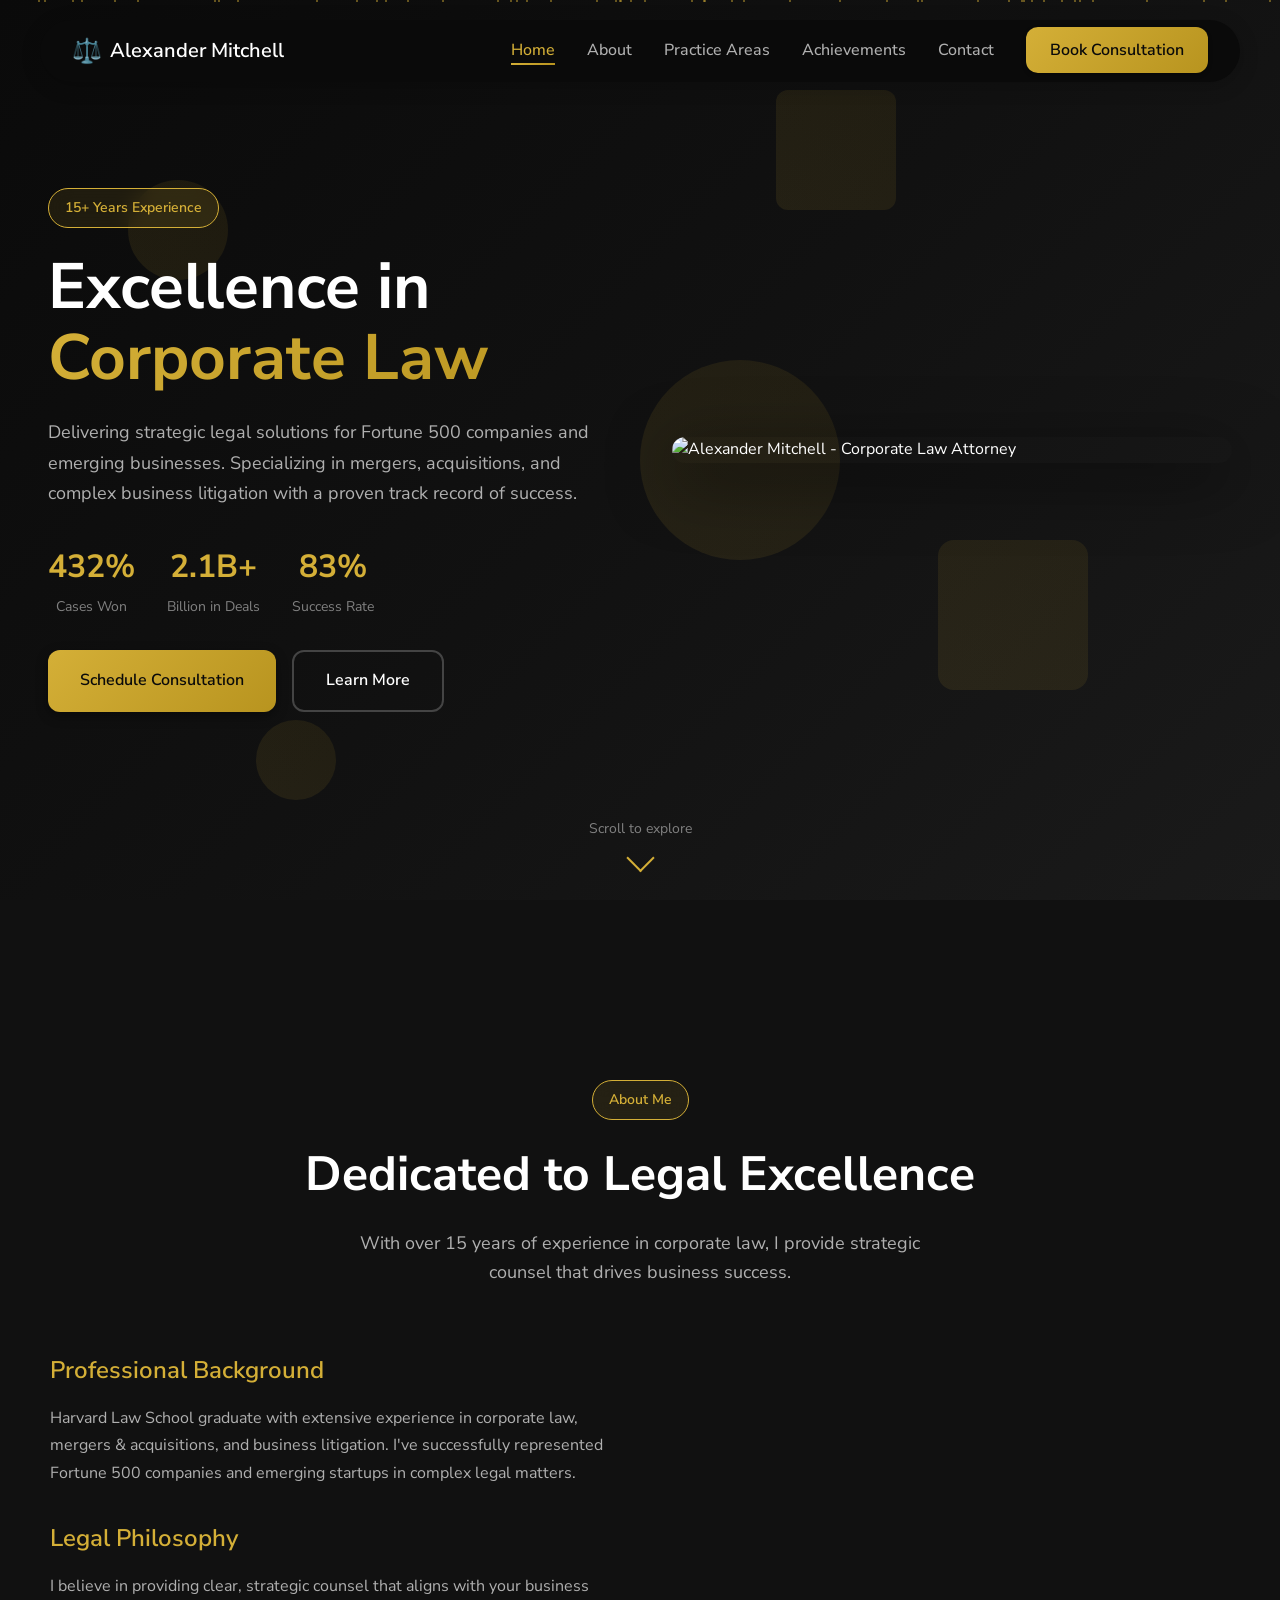
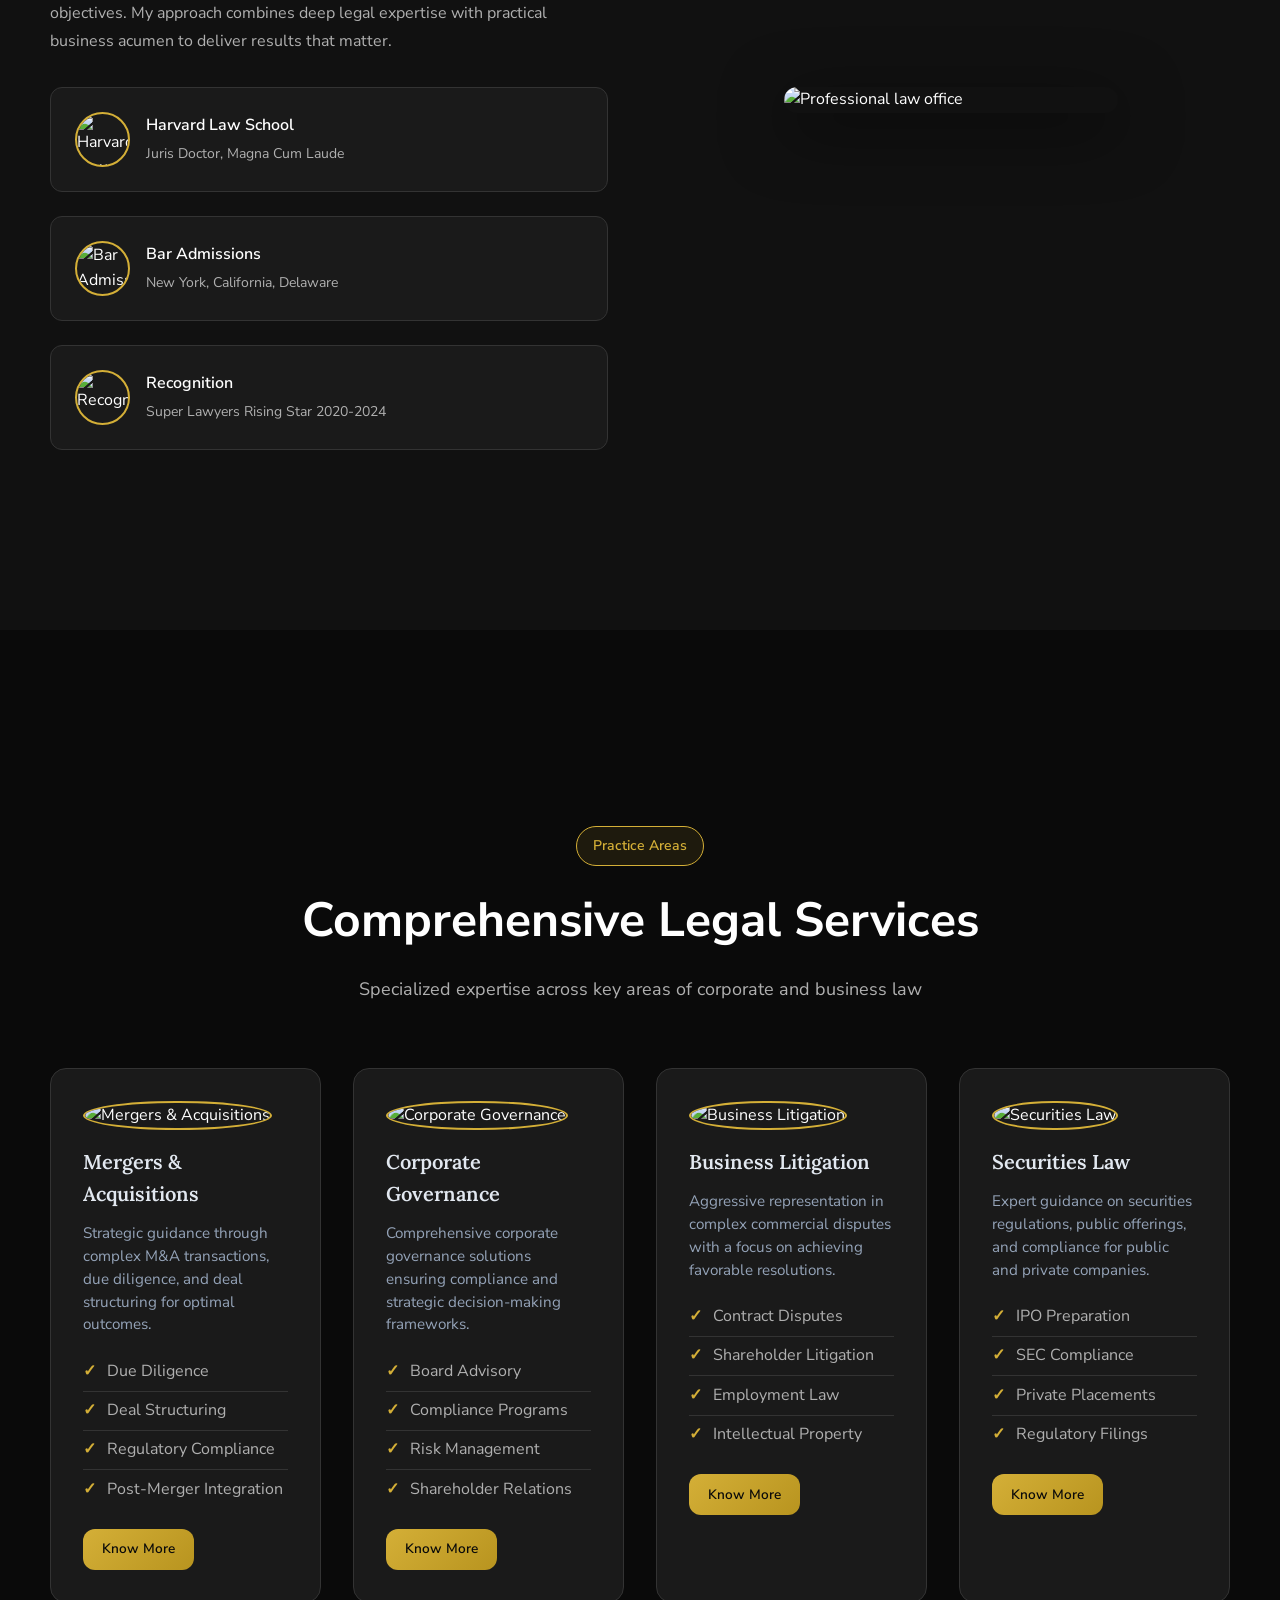
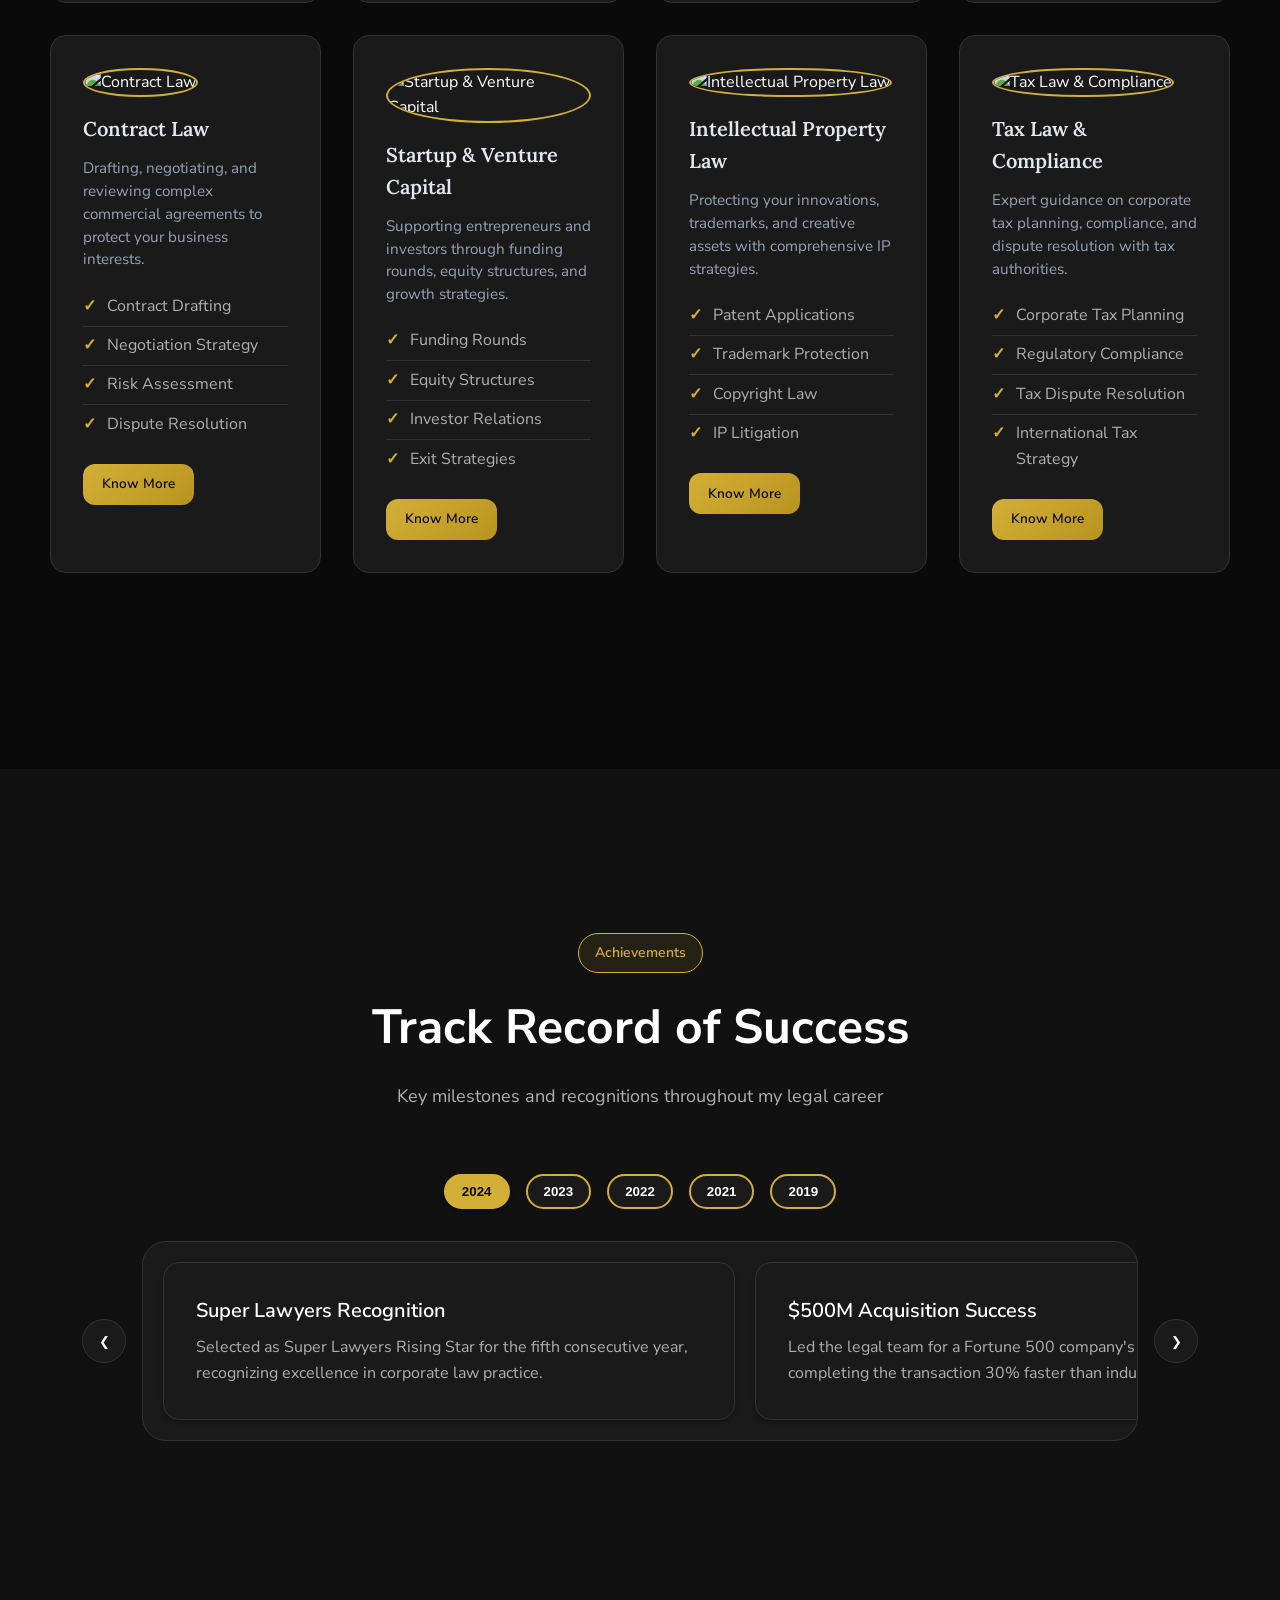
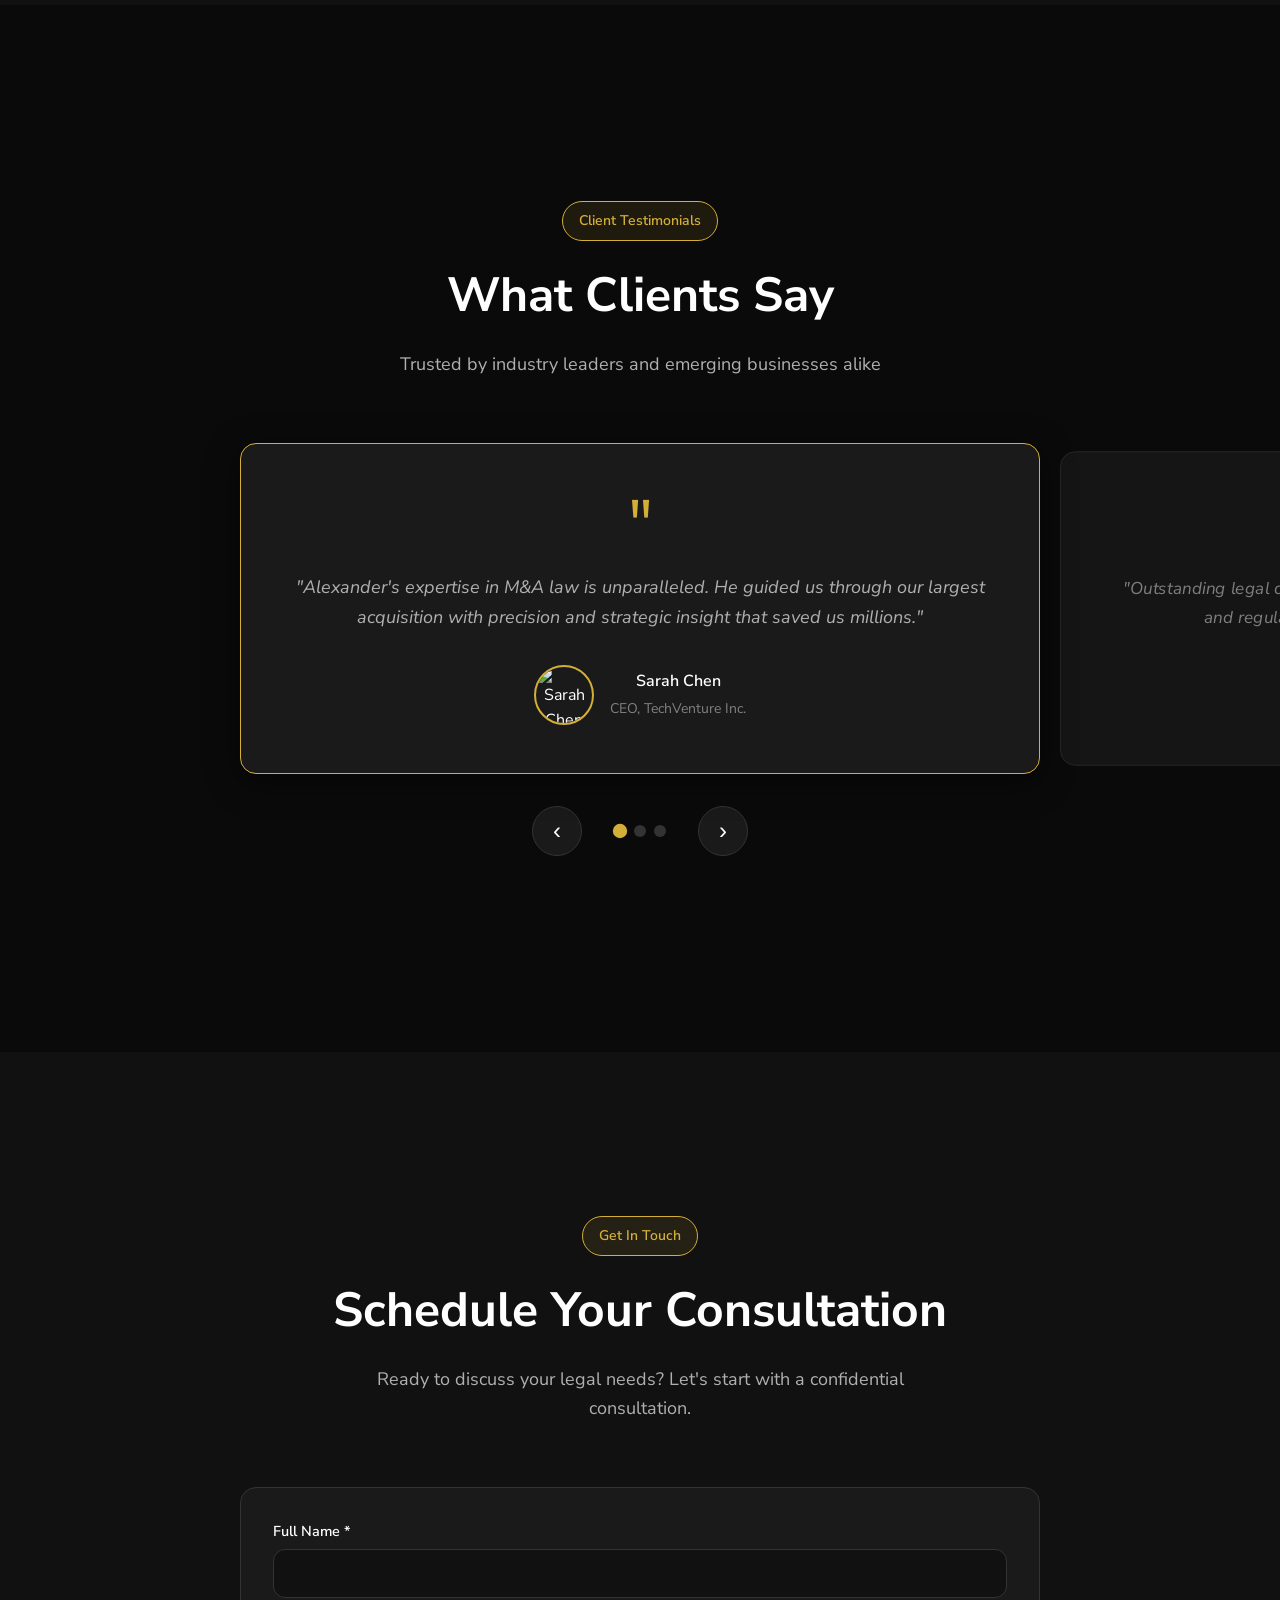
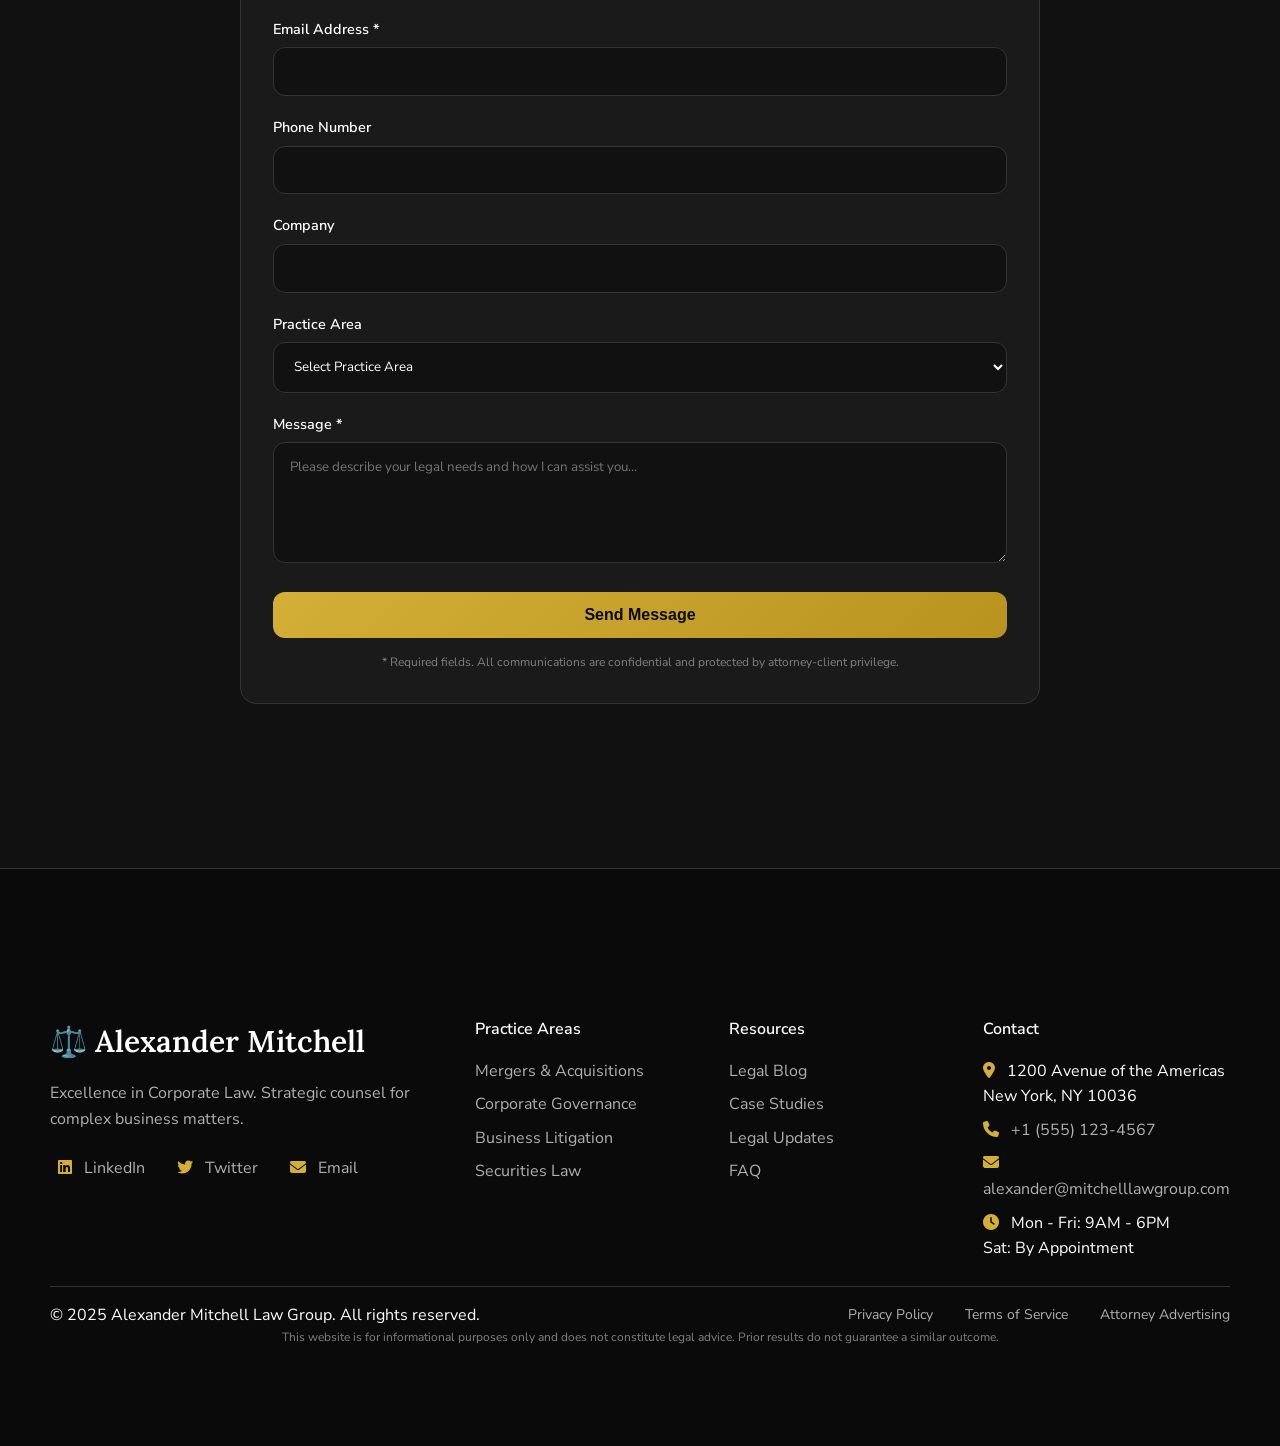
==== lawyer_portfolio/index.html @ 7132e608 "Add files via upload" ====
<!DOCTYPE html>
<html lang="en">
<head>
    <meta charset="UTF-8">
    <meta name="viewport" content="width=device-width, initial-scale=1.0">
    <title>Alexander Mitchell - Corporate Law Attorney</title>
    <meta name="description" content="Experienced corporate law attorney specializing in mergers, acquisitions, and business litigation. 15+ years of proven results.">
    
   <!-- Preload critical fonts -->
<link rel="preconnect" href="https://fonts.googleapis.com">
<link rel="preconnect" href="https://fonts.gstatic.com" crossorigin>
<link href="https://fonts.googleapis.com/css2?family=Lora:wght@400;600;700&family=Nunito+Sans:wght@400;500;600&display=swap" rel="stylesheet">
<link rel="stylesheet" href="https://cdnjs.cloudflare.com/ajax/libs/font-awesome/6.5.0/css/all.min.css">


    
    <!-- Favicon -->
    <link rel="icon" type="image/svg+xml" href="data:image/svg+xml,<svg xmlns='http://www.w3.org/2000/svg' viewBox='0 0 100 100'><text y='.9em' font-size='90'>⚖️</text></svg>">
    
    <link rel="stylesheet" href="styles.css">
</head>
<body>
    <!-- Loading Screen -->
    <!-- <div id="loading-screen">
        <div class="loading-content">
            <div class="loading-logo">⚖️</div>
            <div class="loading-text">Alexander Mitchell</div>
            <div class="loading-bar">
                <div class="loading-progress"></div>
            </div>
        </div>
    </div> -->

    <!-- Cursor Follower -->
    <div class="cursor-follower"></div>

   <!-- NAVBAR -->
<nav class="navbar">
  <div class="nav-container">
    <!-- Logo -->
    <a href="#" class="nav-logo">
      <span class="logo-icon">⚖️</span>
      <span class="logo-text">Alexander Mitchell</span>
    </a>

    <!-- Hamburger -->
    <div class="hamburger" id="hamburger">
      <span></span>
      <span></span>
      <span></span>
    </div>

    <!-- Menu -->
    <ul class="nav-menu" id="nav-menu">
      <li><a href="#home" class="nav-link">Home</a></li>
      <li><a href="#about" class="nav-link">About</a></li>
      <li><a href="#practice" class="nav-link">Practice Areas</a></li>
      <li><a href="#achievements" class="nav-link">Achievements</a></li>
      <li><a href="#contact" class="nav-link">Contact</a></li>

      <!-- CTA inside dropdown -->
      <li class="nav-cta">
        <a href="#consultation" class="cta-button">Book Consultation</a>
      </li>
    </ul>
  </div>
</nav>

    <!-- Hero Section -->
    <section id="home" class="hero">
        <div class="hero-background">
            <div class="floating-shapes">
                <div class="shape shape-1"></div>
                <div class="shape shape-2"></div>
                <div class="shape shape-3"></div>
                <div class="shape shape-4"></div>
                <div class="shape shape-5"></div>
            </div>
            <div class="particles-container" id="particles"></div>
        </div>
        
        <div class="hero-content">
            <div class="hero-text">
                <div class="hero-badge">
                    <span>15+ Years Experience</span>
                </div>
                <h1 class="hero-title">
                    <span class="title-line">Excellence in</span>
                    <span class="title-line highlight">Corporate Law</span>
                </h1>
                <p class="hero-description">
                    Delivering strategic legal solutions for Fortune 500 companies and emerging businesses. 
                    Specializing in mergers, acquisitions, and complex business litigation with a proven track record of success.
                </p>
                <div class="hero-stats">
                    <div class="stat">
                        <div class="stat-number" data-target="500">0</div>
                        <div class="stat-label">Cases Won</div>
                    </div>
                    <div class="stat">
                        <div class="stat-number" data-target="2.5">0</div>
                        <div class="stat-label">Billion in Deals</div>
                    </div>
                    <div class="stat">
                        <div class="stat-number" data-target="98">0</div>
                        <div class="stat-label">Success Rate</div>
                    </div>
                </div>
                <div class="hero-actions">
                    <a href="#contact" class="btn-primary">Schedule Consultation</a>
                    <a href="#about" class="btn-secondary">Learn More</a>
                </div>
            </div>
            <div class="hero-image">
                <div class="image-container">
                    <img src="images/lawyer.jpg" alt="Alexander Mitchell - Corporate Law Attorney" class="hero-img">
                    <div class="image-overlay"></div>
                </div>
            </div>
        </div>
        
        <div class="scroll-indicator">
            <div class="scroll-text">Scroll to explore</div>
            <div class="scroll-arrow"></div>
        </div>
    </section>

    <!-- About Section -->
<section id="about" class="about">
  <div class="container">
    <div class="section-header">
      <span class="section-badge">About Me</span>
      <h2 class="section-title">Dedicated to Legal Excellence</h2>
      <p class="section-subtitle">
        With over 15 years of experience in corporate law, I provide strategic counsel that drives business success.
      </p>
    </div>

    <div class="about-content">
      <!-- Left: Text -->
      <div class="about-text">
        <div class="text-block">
          <h3>Professional Background</h3>
          <p>
            Harvard Law School graduate with extensive experience in corporate law, mergers & acquisitions, and business litigation. 
            I've successfully represented Fortune 500 companies and emerging startups in complex legal matters.
          </p>
        </div>

        <div class="text-block">
          <h3>Legal Philosophy</h3>
          <p>
            I believe in providing clear, strategic counsel that aligns with your business objectives. 
            My approach combines deep legal expertise with practical business acumen to deliver results that matter.
          </p>
        </div>

        <!-- Credentials -->
        <div class="credentials">
          <div class="credential">
            <img src="images/harvard.jpg" alt="Harvard Law School" class="credential-img">
            <div class="credential-text">
              <h4>Harvard Law School</h4>
              <p>Juris Doctor, Magna Cum Laude</p>
            </div>
          </div>

          <div class="credential">
            <img src="images/law.jpg" alt="Bar Admissions" class="credential-img">
            <div class="credential-text">
              <h4>Bar Admissions</h4>
              <p>New York, California, Delaware</p>
            </div>
          </div>

          <div class="credential">
            <img src="images/trophy.jpg" alt="Recognition" class="credential-img">
            <div class="credential-text">
              <h4>Recognition</h4>
              <p>Super Lawyers Rising Star 2020-2024</p>
            </div>
          </div>
        </div>
      </div>

      <!-- Right: Visual -->
      <div class="about-visual">
        <div class="visual-card">
          <img src="images/office.jpg" alt="Professional law office" class="about-img">
          <div class="card-overlay">
            <div class="overlay-content">
              <h4>Modern Legal Practice</h4>
              <p>Combining traditional legal principles with innovative solutions</p>
            </div>
          </div>
        </div>
      </div>
    </div>
  </div>
</section>

<!-- Practice Areas -->
<section id="practice" class="practice-areas">
  <div class="container">
    <div class="section-header">
      <span class="section-badge">Practice Areas</span>
      <h2 class="section-title">Comprehensive Legal Services</h2>
      <p class="section-subtitle">Specialized expertise across key areas of corporate and business law</p>
    </div>

    <div class="practice-grid">
      <div class="practice-card">
        <img src="images/ma.jpg" alt="Mergers & Acquisitions" class="practice-img">
        <h3>Mergers & Acquisitions</h3>
        <p>Strategic guidance through complex M&A transactions, due diligence, and deal structuring for optimal outcomes.</p>
        <ul class="service-list">
          <li>Due Diligence</li>
          <li>Deal Structuring</li>
          <li>Regulatory Compliance</li>
          <li>Post-Merger Integration</li>
        </ul>
        <a href="#" class="know-more-btn">Know More</a>
      </div>

      <div class="practice-card">
        <img src="images/governance.jpg" alt="Corporate Governance" class="practice-img">
        <h3>Corporate Governance</h3>
        <p>Comprehensive corporate governance solutions ensuring compliance and strategic decision-making frameworks.</p>
        <ul class="service-list">
          <li>Board Advisory</li>
          <li>Compliance Programs</li>
          <li>Risk Management</li>
          <li>Shareholder Relations</li>
        </ul>
        <a href="#" class="know-more-btn">Know More</a>
      </div>

      <div class="practice-card">
        <img src="images/litigation.jpg" alt="Business Litigation" class="practice-img">
        <h3>Business Litigation</h3>
        <p>Aggressive representation in complex commercial disputes with a focus on achieving favorable resolutions.</p>
        <ul class="service-list">
          <li>Contract Disputes</li>
          <li>Shareholder Litigation</li>
          <li>Employment Law</li>
          <li>Intellectual Property</li>
        </ul>
        <a href="#" class="know-more-btn">Know More</a>
      </div>

      <div class="practice-card">
        <img src="images/securities.jpg" alt="Securities Law" class="practice-img">
        <h3>Securities Law</h3>
        <p>Expert guidance on securities regulations, public offerings, and compliance for public and private companies.</p>
        <ul class="service-list">
          <li>IPO Preparation</li>
          <li>SEC Compliance</li>
          <li>Private Placements</li>
          <li>Regulatory Filings</li>
        </ul>
        <a href="#" class="know-more-btn">Know More</a>
      </div>

      <div class="practice-card">
        <img src="images/contract.jpg" alt="Contract Law" class="practice-img">
        <h3>Contract Law</h3>
        <p>Drafting, negotiating, and reviewing complex commercial agreements to protect your business interests.</p>
        <ul class="service-list">
          <li>Contract Drafting</li>
          <li>Negotiation Strategy</li>
          <li>Risk Assessment</li>
          <li>Dispute Resolution</li>
        </ul>
        <a href="#" class="know-more-btn">Know More</a>
      </div>

      <div class="practice-card">
        <img src="images/startup.jpg" alt="Startup & Venture Capital" class="practice-img">
        <h3>Startup & Venture Capital</h3>
        <p>Supporting entrepreneurs and investors through funding rounds, equity structures, and growth strategies.</p>
        <ul class="service-list">
          <li>Funding Rounds</li>
          <li>Equity Structures</li>
          <li>Investor Relations</li>
          <li>Exit Strategies</li>
        </ul>
        <a href="#" class="know-more-btn">Know More</a>
      </div>

      <div class="practice-card">
        <img src="images/ip.jpg" alt="Intellectual Property Law" class="practice-img">
        <h3>Intellectual Property Law</h3>
        <p>Protecting your innovations, trademarks, and creative assets with comprehensive IP strategies.</p>
        <ul class="service-list">
          <li>Patent Applications</li>
          <li>Trademark Protection</li>
          <li>Copyright Law</li>
          <li>IP Litigation</li>
        </ul>
        <a href="#" class="know-more-btn">Know More</a>
      </div>

      <div class="practice-card">
        <img src="images/tax.jpg" alt="Tax Law & Compliance" class="practice-img">
        <h3>Tax Law & Compliance</h3>
        <p>Expert guidance on corporate tax planning, compliance, and dispute resolution with tax authorities.</p>
        <ul class="service-list">
          <li>Corporate Tax Planning</li>
          <li>Regulatory Compliance</li>
          <li>Tax Dispute Resolution</li>
          <li>International Tax Strategy</li>
        </ul>
        <a href="#" class="know-more-btn">Know More</a>
      </div>
    </div>
  </div>
</section>


<section id="achievements" class="achievements">
  <div class="container">
    <div class="section-header">
      <span class="section-badge">Achievements</span>
      <h2 class="section-title">Track Record of Success</h2>
      <p class="section-subtitle">Key milestones and recognitions throughout my legal career</p>
    </div>

    <!-- Year dots -->
    <div class="achv-dots" role="tablist" aria-label="Achievements years">
      <button class="achv-dot active" data-index="0" role="tab" aria-selected="true">2024</button>
      <button class="achv-dot" data-index="1" role="tab">2023</button>
      <button class="achv-dot" data-index="2" role="tab">2022</button>
      <button class="achv-dot" data-index="3" role="tab">2021</button>
      <button class="achv-dot" data-index="4" role="tab">2019</button>
    </div>

    <!-- Slider viewport -->
    <div class="achv-slider">
      <button class="achv-nav prev" aria-label="Previous">❮</button>

      <div class="achv-viewport" id="achvViewport">
        <div class="achv-track" id="achvTrack">
          <article class="achv-card" data-year="2024">
            <h3>Super Lawyers Recognition</h3>
            <p>Selected as Super Lawyers Rising Star for the fifth consecutive year, recognizing excellence in corporate law practice.</p>
          </article>

          <article class="achv-card" data-year="2023">
            <h3>$500M Acquisition Success</h3>
            <p>Led the legal team for a Fortune 500 company's largest acquisition, completing the transaction 30% faster than industry average.</p>
          </article>

          <article class="achv-card" data-year="2022">
            <h3>Landmark Litigation Victory</h3>
            <p>Won a precedent-setting case in Delaware Chancery Court, protecting shareholder rights in a $2B corporate dispute.</p>
          </article>

          <article class="achv-card" data-year="2021">
            <h3>Founded Mitchell Law Group</h3>
            <p>Established boutique corporate law firm focusing on high-stakes M&A and complex business litigation.</p>
          </article>

          <article class="achv-card" data-year="2019">
            <h3>IPO Success</h3>
            <p>Guided three tech startups through successful IPOs, raising over $1.2B in combined public offerings.</p>
          </article>
        </div>
      </div>

      <button class="achv-nav next" aria-label="Next">❯</button>
    </div>
  </div>
</section>


    <!-- Testimonials -->
    <section id="testimonials" class="testimonials">
        <div class="container">
            <div class="section-header">
                <span class="section-badge">Client Testimonials</span>
                <h2 class="section-title">What Clients Say</h2>
                <p class="section-subtitle">Trusted by industry leaders and emerging businesses alike</p>
            </div>
            
            <div class="testimonials-carousel">
                <div class="testimonial-track" id="testimonial-track">
                    <div class="testimonial-card active">
                        <div class="testimonial-content">
                            <div class="quote-icon">"</div>
                            <p>"Alexander's expertise in M&A law is unparalleled. He guided us through our largest acquisition with precision and strategic insight that saved us millions."</p>
                        </div>
                        <div class="testimonial-author">
                            <img src="images/sarah.jpg" alt="Sarah Chen" class="author-image">
                            <div class="author-info">
                                <h4>Sarah Chen</h4>
                                <p>CEO, TechVenture Inc.</p>
                            </div>
                        </div>
                    </div>
                    
                    <div class="testimonial-card">
                        <div class="testimonial-content">
                            <div class="quote-icon">"</div>
                            <p>"Outstanding legal counsel during our IPO process. Alexander's attention to detail and regulatory expertise made our public offering seamless."</p>
                        </div>
                        <div class="testimonial-author">
                            <img src="images/Michael.jpg" alt="Michael Rodriguez" class="author-image">
                            <div class="author-info">
                                <h4>Michael Rodriguez</h4>
                                <p>Founder, InnovateCorp</p>
                            </div>
                        </div>
                    </div>
                    
                    <div class="testimonial-card">
                        <div class="testimonial-content">
                            <div class="quote-icon">"</div>
                            <p>"Alexander's litigation skills are exceptional. He secured a favorable settlement in our complex shareholder dispute, protecting our company's future."</p>
                        </div>
                        <div class="testimonial-author">
                            <img src="images/Jennifer.jpg" alt="Jennifer Walsh" class="author-image">
                            <div class="author-info">
                                <h4>Jennifer Walsh</h4>
                                <p>General Counsel, GlobalTech</p>
                            </div>
                        </div>
                    </div>
                </div>
                
                <div class="carousel-controls">
                    <button class="carousel-btn prev" id="prev-btn">‹</button>
                    <div class="carousel-dots" id="carousel-dots"></div>
                    <button class="carousel-btn next" id="next-btn">›</button>
                </div>
            </div>
        </div>
    </section>

    <!-- Contact Section -->
<section id="contact" class="contact">
  <div class="container">
    <div class="section-header">
      <span class="section-badge">Get In Touch</span>
      <h2 class="section-title">Schedule Your Consultation</h2>
      <p class="section-subtitle">Ready to discuss your legal needs? Let's start with a confidential consultation.</p>
    </div>

    <form class="contact-form" id="contact-form">
      <div class="form-group">
        <label for="name">Full Name *</label>
        <input type="text" id="name" name="name" required>
      </div>

      <div class="form-group">
        <label for="email">Email Address *</label>
        <input type="email" id="email" name="email" required>
      </div>

      <div class="form-group">
        <label for="phone">Phone Number</label>
        <input type="tel" id="phone" name="phone">
      </div>

      <div class="form-group">
        <label for="company">Company</label>
        <input type="text" id="company" name="company">
      </div>

      <div class="form-group">
        <label for="practice-area">Practice Area</label>
        <select id="practice-area" name="practice-area">
          <option value="">Select Practice Area</option>
          <option value="mergers-acquisitions">Mergers & Acquisitions</option>
          <option value="corporate-governance">Corporate Governance</option>
          <option value="business-litigation">Business Litigation</option>
          <option value="securities-law">Securities Law</option>
          <option value="contract-law">Contract Law</option>
          <option value="startup-vc">Startup & Venture Capital</option>
        </select>
      </div>

      <div class="form-group">
        <label for="message">Message *</label>
        <textarea id="message" name="message" rows="5" required placeholder="Please describe your legal needs and how I can assist you..."></textarea>
      </div>

      <button type="submit" class="submit-btn">
        <span class="btn-text">Send Message</span>
        <span class="btn-loading">Sending...</span>
      </button>

      <p class="form-disclaimer">
        * Required fields. All communications are confidential and protected by attorney-client privilege.
      </p>
    </form>
  </div>
</section>


<!-- Footer -->
<footer class="footer">
  <div class="container">
    <div class="footer-content">
      <div class="footer-brand">
        <div class="footer-logo">
         <h2> <span class="logo-text">⚖️ Alexander Mitchell</span></h2>
        </div>
        <p class="footer-description">
          Excellence in Corporate Law. Strategic counsel for complex business matters.
        </p>
        <div class="social-links">
          <a href="#" class="social-link"><i class="fab fa-linkedin"></i> LinkedIn</a>
          <a href="#" class="social-link"><i class="fab fa-twitter"></i> Twitter</a>
          <a href="mailto:alexander@mitchelllawgroup.com" class="social-link"><i class="fas fa-envelope"></i> Email</a>
        </div>
      </div>

      <div class="footer-links">
        <div class="link-group">
          <h4>Practice Areas</h4>
          <ul>
            <li><a href="#practice">Mergers & Acquisitions</a></li>
            <li><a href="#practice">Corporate Governance</a></li>
            <li><a href="#practice">Business Litigation</a></li>
            <li><a href="#practice">Securities Law</a></li>
          </ul>
        </div>

        <div class="link-group">
          <h4>Resources</h4>
          <ul>
            <li><a href="#">Legal Blog</a></li>
            <li><a href="#">Case Studies</a></li>
            <li><a href="#">Legal Updates</a></li>
            <li><a href="#">FAQ</a></li>
          </ul>
        </div>

        <div class="link-group">
          <h4>Contact</h4>
          <ul>
            <li><i class="fas fa-map-marker-alt"></i> 1200 Avenue of the Americas<br>New York, NY 10036</li>
            <li><i class="fas fa-phone"></i> <a href="tel:+15551234567">+1 (555) 123-4567</a></li>
            <li><i class="fas fa-envelope"></i> <a href="mailto:alexander@mitchelllawgroup.com">alexander@mitchelllawgroup.com</a></li>
            <li><i class="fas fa-clock"></i> Mon - Fri: 9AM - 6PM<br>Sat: By Appointment</li>
          </ul>
        </div>
      </div>
    </div>

    <div class="footer-bottom">
      <div class="footer-legal">
        <p>&copy; 2025 Alexander Mitchell Law Group. All rights reserved.</p>
        <div class="legal-links">
          <a href="#">Privacy Policy</a>
          <a href="#">Terms of Service</a>
          <a href="#">Attorney Advertising</a>
        </div>
      </div>
      <p class="disclaimer">
        This website is for informational purposes only and does not constitute legal advice. 
        Prior results do not guarantee a similar outcome.
      </p>
    </div>
  </div>
</footer>


    <script src="script.js"></script>
</body>
</html>
---- lawyer_portfolio/styles.css ----
html, body {
  width: 100%;
  overflow-x: hidden; /* Prevent sideways scroll */
}

/* Import Google Fonts */
@import url('https://fonts.googleapis.com/css2?family=Merriweather:wght@400;600;700&family=Open+Sans:wght@400;500;600&display=swap');

/* Reset and Base Styles */
* {
  margin: 0;
  padding: 0;
  box-sizing: border-box;
}

:root {
  /* Dark Theme Colors */
  --primary-bg: #0a0a0a;
  --secondary-bg: #111111;
  --card-bg: #1a1a1a;
  --accent-bg: #222222;

  --primary-text: #ffffff;
  --secondary-text: #b0b0b0;
  --muted-text: #808080;

  --gold-primary: #d4af37;
  --gold-secondary: #b8941f;
  --gold-light: #f4e4a6;

  --accent-blue: #1e40af;
  --accent-purple: #7c3aed;
  --accent-green: #059669;

  --border-color: #333333;
  --border-light: #444444;

  --shadow-sm: 0 2px 4px rgba(0, 0, 0, 0.3);
  --shadow-md: 0 4px 12px rgba(0, 0, 0, 0.4);
  --shadow-lg: 0 8px 32px rgba(0, 0, 0, 0.5);
  --shadow-xl: 0 16px 64px rgba(0, 0, 0, 0.6);

  --gradient-primary: linear-gradient(135deg, var(--gold-primary) 0%, var(--gold-secondary) 100%);
  --gradient-secondary: linear-gradient(135deg, var(--accent-blue) 0%, var(--accent-purple) 100%);
  --gradient-hero: linear-gradient(135deg, var(--primary-bg) 0%, var(--secondary-bg) 50%, var(--card-bg) 100%);

  /* Modern Fonts */
  --font-primary: "Nunito Sans", sans-serif;
  --font-secondary: "Lora", serif;

  --transition-fast: 0.2s ease;
  --transition-normal: 0.3s ease;
  --transition-slow: 0.5s ease;

  --border-radius-sm: 8px;
  --border-radius-md: 12px;
  --border-radius-lg: 16px;
  --border-radius-xl: 24px;
}
body {
  margin: 0;
  padding: 0;
}

body {
  font-family: var(--font-primary);
  background: var(--primary-bg);
  color: var(--primary-text);
  line-height: 1.6;
}

/* Headings */
h1, h2, h3, h4, h5, h6 {
  font-family: var(--font-secondary);
  font-weight: 600;
}



.container {
  max-width: 100%;
  margin: 0 auto;
  padding: 20px;
}

@media (min-width: 768px) {
  .container {
    margin: 50px auto;
    padding: 50px;
  }
}

/* Loading Screen */
#loading-screen {
  position: fixed;
  top: 0;
  left: 0;
  width: 100%;
  height: 100%;
  background: var(--primary-bg);
  display: flex;
  align-items: center;
  justify-content: center;
  z-index: 10000;
  transition: opacity 0.5s ease, visibility 0.5s ease;
}

#loading-screen.hidden {
  opacity: 0;
  visibility: hidden;
}

.loading-content {
  text-align: center;
}

.loading-logo {
  font-size: 4rem;
  margin-bottom: 1rem;
  animation: pulse 2s infinite;
}

.loading-text {
  font-family: var(--font-primary);
  font-size: 1.5rem;
  font-weight: 600;
  color: var(--gold-primary);
  margin-bottom: 2rem;
}

.loading-bar {
  width: 200px;
  height: 4px;
  background: var(--border-color);
  border-radius: 2px;
  overflow: hidden;
  margin: 0 auto;
}

.loading-progress {
  height: 100%;
  background: var(--gradient-primary);
  width: 0%;
  animation: loading 2s ease-in-out infinite;
}

@keyframes loading {
  0% {
    width: 0%;
  }
  50% {
    width: 70%;
  }
  100% {
    width: 100%;
  }
}

@keyframes pulse {
  0%,
  100% {
    transform: scale(1);
  }
  50% {
    transform: scale(1.1);
  }
}

/* Cursor Follower */
/* .cursor-follower {
    position: fixed;
    width: 20px;
    height: 20px;
    background: var(--gold-primary);
    border-radius: 50%;
    pointer-events: none;
    z-index: 9999;
    transition: transform 0.1s ease;
    opacity: 0;
}

.cursor-follower.active {
    opacity: 0.6;
    transform: scale(1.5);
} */

/* ================================
   NAVIGATION (Desktop & Mobile)
   ================================ */
.navbar {
  position: fixed;
  top: 20px;
  left: 50%;
  transform: translateX(-50%);
  width: calc(100% - 40px);
  max-width: 1200px;
  background: #0a0a0a;
  border-radius: 50px;
  z-index: 1000;
  transition: all var(--transition-normal);
  box-shadow: 0 4px 20px rgba(0, 0, 0, 0.2);
  box-sizing: border-box;
}

/* NAV CONTAINER */
.nav-container {
  display: flex;
  justify-content: space-between;
  align-items: center;
  padding: 0.75rem 2rem;
  box-sizing: border-box;
}

/* LOGO */
.nav-logo {
  display: flex;
  align-items: center;
  gap: 0.5rem;
  font-family: var(--font-primary);
  font-weight: 600;
  font-size: 1.25rem;
  color: var(--primary-text);
  text-decoration: none;
}

.nav-logo img {
  border-radius: 50%;
}

.logo-icon {
  font-size: 1.5rem;
}

/* NAV LINKS */
.nav-menu {
  display: flex;
  list-style: none;
  gap: 2rem;
  align-items: center;
  justify-content: center;
}

.nav-link {
  color: var(--secondary-text);
  text-decoration: none;
  font-weight: 500;
  position: relative;
  transition: color var(--transition-fast);
}

.nav-link:hover,
.nav-link.active {
  color: var(--gold-primary);
}

.nav-link::after {
  content: "";
  position: absolute;
  bottom: -4px;
  left: 0;
  width: 0;
  height: 2px;
  background: var(--gradient-primary);
  transition: width var(--transition-normal);
}

.nav-link:hover::after,
.nav-link.active::after {
  width: 100%;
}

/* CTA BUTTON */
.nav-cta .cta-button {
  background: var(--gradient-primary);
  color: var(--primary-bg);
  padding: 0.75rem 1.5rem;
  border-radius: var(--border-radius-md);
  text-decoration: none;
  font-weight: 600;
  transition: all var(--transition-normal);
  box-shadow: var(--shadow-sm);
}

.nav-cta .cta-button:hover {
  transform: translateY(-2px);
  box-shadow: var(--shadow-md);
}

/* HAMBURGER */
.hamburger {
  display: none;
  flex-direction: column;
  cursor: pointer;
  gap: 4px;
  z-index: 1001;
  background: none;
  border: none;
}

.hamburger span {
  width: 25px;
  height: 3px;
  background: var(--primary-text);
  transition: all var(--transition-normal);
}

.hamburger.active span:nth-child(1) {
  transform: rotate(45deg) translate(5px, 5px);
}
.hamburger.active span:nth-child(2) {
  opacity: 0;
}
.hamburger.active span:nth-child(3) {
  transform: rotate(-45deg) translate(7px, -6px);
}

/* SCROLLED NAVBAR */
.navbar.scrolled {
  background: rgba(10, 10, 10, 0.95);
  box-shadow: var(--shadow-md);
}

/* ================================
   MOBILE NAVIGATION
   ================================ */
@media (max-width: 900px) {
  .navbar {
    top: 0;
    left: 0;
    transform: none;
    width: 100%;
    border-radius: 0;
  }

  .nav-container {
    padding: 0.75rem 1rem;
  }

  .hamburger {
    display: flex;
  }

  .nav-menu {
    display: none;
    flex-direction: column;
    position: fixed;
    top: 60px;       /* directly below navbar */
    right: 0;
    width: 100%;
    background: rgba(10, 10, 10, 0.98);
    backdrop-filter: blur(20px);
    padding: 2rem 1.5rem;
    gap: 1.5rem;
    box-shadow: 0 10px 30px rgba(0, 0, 0, 0.3);
    z-index: 999;
    text-align: center;
  }

  .nav-menu.active {
    display: flex;
  }

  .nav-link {
    font-size: 1.1rem;
    padding: 0.5rem 0;
    width: 100%;
    border-bottom: 1px solid rgba(255,255,255,0.1);
  }

  .nav-link:last-child {
    border-bottom: none;
  }

  /* CTA inside dropdown */
  .nav-cta {
    display: block;
    width: 100%;
    margin-top: 1rem;
  }

  .nav-cta .cta-button {
    display: block;
    width: 100%;
    text-align: center;
  }
}

@media (max-width: 900px) {
  .nav-cta {
    display: block;
    width: 100%;
    margin-top: 1rem;
  }

  .nav-cta .cta-button {
    display: block;
    width: 100%;
    text-align: center;
  }
}



/* Hero Section */
.hero {
  min-height: 100vh;
  display: flex;
  align-items: center;
  position: relative;
  overflow: hidden;
  background: var(--gradient-hero);
  margin: 0;
  padding: 0;
  width: 100%;
}


.hero-background {
  position: absolute;
  top: 0;
  left: 0;
  width: 100%;
  height: 100%;
  z-index: 1;
}

.floating-shapes {
  position: absolute;
  width: 100%;
  height: 100%;
  overflow: hidden;
}

.shape {
  position: absolute;
  background: linear-gradient(45deg, var(--gold-primary), var(--gold-secondary));
  opacity: 0.1;
  animation: float 20s infinite linear;
}

.shape-1 {
  width: 100px;
  height: 100px;
  border-radius: 50%;
  top: 20%;
  left: 10%;
  animation-delay: 0s;
}

.shape-2 {
  width: 150px;
  height: 150px;
  border-radius: var(--border-radius-lg);
  top: 60%;
  right: 15%;
  animation-delay: -5s;
}

.shape-3 {
  width: 80px;
  height: 80px;
  border-radius: 50%;
  top: 80%;
  left: 20%;
  animation-delay: -10s;
}

.shape-4 {
  width: 120px;
  height: 120px;
  border-radius: var(--border-radius-md);
  top: 10%;
  right: 30%;
  animation-delay: -15s;
}

.shape-5 {
  width: 200px;
  height: 200px;
  border-radius: 50%;
  top: 40%;
  left: 50%;
  animation-delay: -8s;
}

@keyframes float {
  0% {
    transform: translateY(100vh) rotate(0deg);
  }
  100% {
    transform: translateY(-100px) rotate(360deg);
  }
}

.particles-container {
  position: absolute;
  width: 100%;
  height: 100%;
}

.particle {
  position: absolute;
  width: 2px;
  height: 2px;
  background: var(--gold-primary);
  border-radius: 50%;
  opacity: 0.6;
  animation: particle-float 15s infinite linear;
}

@keyframes particle-float {
  0% {
    transform: translateY(100vh) translateX(0);
    opacity: 0;
  }
  10% {
    opacity: 0.6;
  }
  90% {
    opacity: 0.6;
  }
  100% {
    transform: translateY(-100px) translateX(50px);
    opacity: 0;
  }
}

.hero-content {
  display: grid;
  grid-template-columns: 1fr 1fr;
  gap: 4rem;
  align-items: center;
  position: relative; /* instead of absolute */
  z-index: 2;
  padding: 3rem;
  width: 100%; /* take full width */
  max-width: 100%; /* no limit */
  margin: 0; /* remove auto-centering */
}


.hero-text {
  animation: slideInLeft 1s ease-out;
}

.hero-badge {
  display: inline-block;
  background: rgba(212, 175, 55, 0.1);
  border: 1px solid var(--gold-primary);
  color: var(--gold-primary);
  padding: 0.5rem 1rem;
  border-radius: var(--border-radius-xl);
  font-size: 0.875rem;
  font-weight: 600;
  margin-bottom: 1.5rem;
  backdrop-filter: blur(10px);
}

.hero-title {
  font-family: var(--font-primary);
  font-size: clamp(2.5rem, 5vw, 4rem);
  font-weight: 700;
  line-height: 1.1;
  margin-bottom: 1.5rem;
}

.title-line {
  display: block;
}

.highlight {
  background: var(--gradient-primary);
  -webkit-background-clip: text;
  -webkit-text-fill-color: transparent;
  background-clip: text;
}

.hero-description {
  font-size: 1.125rem;
  color: var(--secondary-text);
  margin-bottom: 2rem;
  line-height: 1.7;
}

.hero-stats {
  display: flex;
  gap: 2rem;
  margin-bottom: 2rem;
}

.stat {
  text-align: center;
}

.stat-number {
  font-family: var(--font-primary);
  font-size: 2rem;
  font-weight: 700;
  color: var(--gold-primary);
  display: block;
}

.stat-label {
  font-size: 0.875rem;
  color: var(--muted-text);
  margin-top: 0.25rem;
}

.hero-actions {
  display: flex;
  gap: 1rem;
  flex-wrap: wrap;
}

.btn-primary,
.btn-secondary {
  padding: 1rem 2rem;
  border-radius: var(--border-radius-md);
  text-decoration: none;
  font-weight: 600;
  transition: all var(--transition-normal);
  display: inline-flex;
  align-items: center;
  gap: 0.5rem;
}

.btn-primary {
  background: var(--gradient-primary);
  color: var(--primary-bg);
  box-shadow: var(--shadow-md);
}

.btn-primary:hover {
  transform: translateY(-3px);
  box-shadow: var(--shadow-lg);
}

.btn-secondary {
  background: transparent;
  color: var(--primary-text);
  border: 2px solid var(--border-light);
}

.btn-secondary:hover {
  border-color: var(--gold-primary);
  color: var(--gold-primary);
  transform: translateY(-2px);
}

.hero-image {
  animation: slideInRight 1s ease-out;
}

.image-container {
  position: relative;
  border-radius: var(--border-radius-xl);
  overflow: hidden;
  box-shadow: var(--shadow-xl);
}

.hero-img {
  width: 100%;
  height: auto;
  display: block;
  transition: transform var(--transition-slow);
}

.image-container:hover .hero-img {
  transform: scale(1.05);
}

.image-overlay {
  position: absolute;
  top: 0;
  left: 0;
  width: 100%;
  height: 100%;
  background: linear-gradient(45deg, rgba(212, 175, 55, 0.1), rgba(30, 64, 175, 0.1));
  opacity: 0;
  transition: opacity var(--transition-normal);
}

.image-container:hover .image-overlay {
  opacity: 1;
}

.scroll-indicator {
  position: absolute;
  bottom: 2rem;
  left: 50%;
  transform: translateX(-50%);
  text-align: center;
  color: var(--muted-text);
  animation: bounce 2s infinite;
}

.scroll-text {
  font-size: 0.875rem;
  margin-bottom: 0.5rem;
}

.scroll-arrow {
  width: 20px;
  height: 20px;
  border-right: 2px solid var(--gold-primary);
  border-bottom: 2px solid var(--gold-primary);
  transform: rotate(45deg);
  margin: 0 auto;
}

@keyframes bounce {
  0%,
  20%,
  50%,
  80%,
  100% {
    transform: translateX(-50%) translateY(0);
  }
  40% {
    transform: translateX(-50%) translateY(-10px);
  }
  60% {
    transform: translateX(-50%) translateY(-5px);
  }
}

@keyframes slideInLeft {
  from {
    opacity: 0;
    transform: translateX(-50px);
  }
  to {
    opacity: 1;
    transform: translateX(0);
  }
}

@keyframes slideInRight {
  from {
    opacity: 0;
    transform: translateX(50px);
  }
  to {
    opacity: 1;
    transform: translateX(0);
  }
}

/* Section Styles */
section {
  padding: 6rem 0;
}

.section-header {
  text-align: center;
  margin-bottom: 4rem;
}

.section-badge {
  display: inline-block;
  background: rgba(212, 175, 55, 0.1);
  border: 1px solid var(--gold-primary);
  color: var(--gold-primary);
  padding: 0.5rem 1rem;
  border-radius: var(--border-radius-xl);
  font-size: 0.875rem;
  font-weight: 600;
  margin-bottom: 1rem;
  backdrop-filter: blur(10px);
}

.section-title {
  font-family: var(--font-primary);
  font-size: clamp(2rem, 4vw, 3rem);
  font-weight: 700;
  margin-bottom: 1rem;
  color: var(--primary-text);
}

.section-subtitle {
  font-size: 1.125rem;
  color: var(--secondary-text);
  max-width: 600px;
  margin: 0 auto;
  line-height: 1.6;
}

/* About Section */
.about {
  background: var(--secondary-bg);
  padding: 5rem 0;
}

.about-content {
  display: grid;
  grid-template-columns: 1fr 1fr;
  gap: 4rem;
  align-items: center;
}

/* Text Blocks */
.text-block {
  margin-bottom: 2rem;
}

.text-block h3 {
  font-family: var(--font-primary);
  font-size: 1.5rem;
  font-weight: 600;
  margin-bottom: 1rem;
  color: var(--gold-primary);
}

.text-block p {
  color: var(--secondary-text);
  line-height: 1.7;
}

/* Credentials */
.credentials {
  display: flex;
  flex-direction: column;
  gap: 1.5rem;
  margin-top: 2rem;
}

.credential {
  display: flex;
  align-items: center;
  gap: 1rem;
  padding: 1.5rem;
  background: var(--card-bg);
  border-radius: var(--border-radius-md);
  border: 1px solid var(--border-color);
  transition: all var(--transition-normal);
}

.credential:hover {
  transform: translateY(-2px);
  box-shadow: var(--shadow-md);
  border-color: var(--gold-primary);
}

/* Rounded Images for Credentials */
.credential-img {
  width: 55px;
  height: 55px;
  border-radius: 50%;
  object-fit: cover;
  border: 2px solid var(--gold-primary);
  transition: transform 0.3s ease, box-shadow 0.3s ease;
}

.credential-img:hover {
  transform: scale(1.1);
  box-shadow: 0 0 12px rgba(212, 175, 55, 0.5);
}

.credential-text h4 {
  font-family: var(--font-primary);
  font-weight: 600;
  margin-bottom: 0.25rem;
  color: var(--primary-text);
}

.credential-text p {
  color: var(--secondary-text);
  font-size: 0.875rem;
}

/* Visual Card */
.about-visual {
  position: relative;
  width: 60%;   /* reduced from 75% to 60% */
  margin: 0 auto;
}

.visual-card {
  position: relative;
  width: 100%;
  border-radius: var(--border-radius-xl);
  overflow: hidden;
  box-shadow: var(--shadow-xl);
}

.about-img {
  width: 100%;
  height: auto;
  display: block;
  transition: transform var(--transition-slow);
}


.card-overlay {
  position: absolute;
  bottom: 0;
  left: 0;
  right: 0;
  background: linear-gradient(transparent, rgba(0, 0, 0, 0.8));
  padding: 2rem;
  transform: translateY(100%);
  transition: transform var(--transition-normal);
}

.visual-card:hover .card-overlay {
  transform: translateY(0);
}

.visual-card:hover .about-img {
  transform: scale(1.05);
}

.overlay-content h4 {
  font-family: var(--font-primary);
  font-size: 1.25rem;
  font-weight: 600;
  margin-bottom: 0.5rem;
  color: var(--primary-text);
}

.overlay-content p {
  color: var(--secondary-text);
}

/* Responsive */
@media (max-width: 900px) {
  .about-content {
    grid-template-columns: 1fr;
    text-align: center;
  }

  .about-visual {
    width: 100%;
  }

  .credentials {
    align-items: center;
  }
}


/* Practice Areas */
.practice-grid {
  display: grid;
  grid-template-columns: repeat(4, 1fr); /* 4 per row */
  gap: 2rem;
}

.practice-card {
  background: var(--card-bg);
  border: 1px solid var(--border-color);
  border-radius: var(--border-radius-lg);
  padding: 2rem;
  transition: all var(--transition-normal);
  position: relative;
  overflow: hidden;
}

.practice-card:hover {
  transform: translateY(-8px);
  box-shadow: 0 15px 40px rgba(212, 175, 55, 0.1);
  border-color: rgba(212, 175, 55, 0.3);
}

.practice-img {
  width: 70px;
  height: 70px;
  border-radius: 50%;
  object-fit: cover;
  margin-bottom: 1rem;
  border: 2px solid var(--gold-primary);
}

.practice-card h3 {
  font-family: var(--font-secondary);
  font-size: 1.25rem;
  color: #e2e8f0;
  margin-bottom: 0.75rem;
}

.practice-card p {
  color: #94a3b8;
  margin-bottom: 1rem;
  line-height: 1.5;
  font-size: 0.95rem;
}

.service-list {
  list-style: none;
  margin-bottom: 1.25rem;
}

.service-list li {
  color: var(--secondary-text);
  padding: 0.4rem 0;
  border-bottom: 1px solid var(--border-color);
  position: relative;
  padding-left: 1.5rem;
}

.service-list li:last-child {
  border-bottom: none;
}

.service-list li::before {
  content: "✓";
  position: absolute;
  left: 0;
  color: var(--gold-primary);
  font-weight: bold;
}

/* Know More Button */
.know-more-btn {
  display: inline-block;
  padding: 0.6rem 1.2rem;
  background: var(--gradient-primary);
  color: var(--primary-bg);
  font-size: 0.85rem;
  font-weight: 600;
  text-decoration: none;
  border-radius: var(--border-radius-md);
  transition: all 0.3s ease;
}

.know-more-btn:hover {
  transform: translateY(-2px);
  box-shadow: var(--shadow-md);
}


/* Achievements – Horizontal Sliding Cards */
.achievements {
  background: var(--secondary-bg);
  padding: 4rem 2rem;
}

.achv-dots {
  display: flex;
  gap: 1rem;
  justify-content: center;
  align-items: center;
  margin: 1rem auto 2rem;
  flex-wrap: wrap;
}

.achv-dot {
  border: 2px solid var(--gold-primary);
  background: var(--card-bg);
  color: var(--primary-text);
  padding: 0.5rem 1rem;
  border-radius: 999px;
  font-weight: 600;
  cursor: pointer;
  transition: transform var(--transition-normal), background var(--transition-normal), color var(--transition-normal), box-shadow var(--transition-normal);
}

.achv-dot:hover { transform: translateY(-2px); }

.achv-dot.active {
  background: var(--gold-primary);
  color: var(--primary-bg);
  box-shadow: var(--shadow-sm);
}

.achv-slider {
  display: grid;
  grid-template-columns: auto 1fr auto;
  align-items: center;
  gap: 1rem;
  position: relative;
}

.achv-nav {
  width: 44px;
  height: 44px;
  border-radius: 999px;
  border: 1px solid var(--border-color);
  background: var(--card-bg);
  color: var(--primary-text);
  cursor: pointer;
  display: grid;
  place-items: center;
  transition: transform var(--transition-fast), box-shadow var(--transition-fast), background var(--transition-fast);
}

.achv-nav:hover {
  transform: scale(1.05);
  box-shadow: var(--shadow-sm);
  background: var(--accent-bg);
}

.achv-viewport {
  overflow: hidden;
  border: 1px solid var(--border-color);
  border-radius: var(--border-radius-xl);
  background: var(--card-bg);
  position: relative;
  /* Scroll-snap magic */
  scroll-behavior: smooth;
}

.achv-track {
  display: flex;
  gap: 1.25rem;
  padding: 1.25rem;
  /* Make it feel responsive and buttery */
  scroll-snap-type: x mandatory;
  -webkit-overflow-scrolling: touch;
}

.achv-card {
  flex: 0 0 100%;
  scroll-snap-align: center;
  background: var(--card-bg);
  border: 1px solid var(--border-color);
  border-radius: var(--border-radius-lg);
  padding: 2rem;
  box-shadow: var(--shadow-sm);
  transition: transform var(--transition-normal), box-shadow var(--transition-normal), border-color var(--transition-normal);
}

.achv-card:hover {
  transform: translateY(-4px);
  box-shadow: var(--shadow-md);
  border-color: var(--gold-primary);
}

.achv-card h3 {
  color: var(--primary-text);
  font-family: var(--font-primary);
  font-size: 1.25rem;
  margin-bottom: 0.5rem;
}

.achv-card p {
  color: var(--secondary-text);
  line-height: 1.6;
}

/* Larger screens show more of the next card for context */
@media (min-width: 900px) {
  .achv-card { flex-basis: 70%; }
}

@media (min-width: 1200px) {
  .achv-card { flex-basis: 60%; }
}
/* Testimonials */
.testimonials-carousel {
  position: relative;
  max-width: 800px;
  margin: 0 auto;
}

.testimonial-track {
  display: flex;
  transition: transform var(--transition-slow);
}

.testimonial-card {
  min-width: 100%;
  background: var(--card-bg);
  border: 1px solid var(--border-color);
  border-radius: var(--border-radius-lg);
  padding: 3rem;
  text-align: center;
  opacity: 0.7;
  transform: scale(0.95);
  transition: all var(--transition-normal);
}

.testimonial-card.active {
  opacity: 1;
  transform: scale(1);
  border-color: var(--gold-primary);
  box-shadow: var(--shadow-lg);
}

.testimonial-content {
  margin-bottom: 2rem;
}

.quote-icon {
  font-size: 4rem;
  color: var(--gold-primary);
  font-family: var(--font-primary);
  line-height: 1;
  margin-bottom: 1rem;
}

.testimonial-content p {
  font-size: 1.125rem;
  color: var(--secondary-text);
  line-height: 1.7;
  font-style: italic;
}

.testimonial-author {
  display: flex;
  align-items: center;
  justify-content: center;
  gap: 1rem;
}

.author-image {
  width: 60px;
  height: 60px;
  border-radius: 50%;
  object-fit: cover;
  border: 2px solid var(--gold-primary);
}

.author-info h4 {
  font-family: var(--font-primary);
  font-weight: 600;
  margin-bottom: 0.25rem;
  color: var(--primary-text);
}

.author-info p {
  color: var(--muted-text);
  font-size: 0.875rem;
}

.carousel-controls {
  display: flex;
  align-items: center;
  justify-content: center;
  gap: 2rem;
  margin-top: 2rem;
}

.carousel-btn {
  background: var(--card-bg);
  border: 1px solid var(--border-color);
  color: var(--primary-text);
  width: 50px;
  height: 50px;
  border-radius: 50%;
  display: flex;
  align-items: center;
  justify-content: center;
  font-size: 1.5rem;
  cursor: pointer;
  transition: all var(--transition-normal);
}

.carousel-btn:hover {
  background: var(--gold-primary);
  color: var(--primary-bg);
  transform: scale(1.1);
}

.carousel-dots {
  display: flex;
  gap: 0.5rem;
}

.dot {
  width: 12px;
  height: 12px;
  border-radius: 50%;
  background: var(--border-color);
  cursor: pointer;
  transition: all var(--transition-normal);
}

.dot.active {
  background: var(--gold-primary);
  transform: scale(1.2);
}

/* =========================
   CONTACT SECTION
========================= */
.contact {
  background: var(--secondary-bg);
  padding: 4rem 2rem;
}

.contact-content {
  display: grid;
  grid-template-columns: 1fr 1fr;
  gap: 3rem;
  max-width: 1200px;
  margin: 0 auto;
}

/* ====== Info Box ====== */
.info-items {
  display: flex;
  flex-direction: column;
  gap: 1.25rem;
}

.info-item {
  display: flex;
  align-items: flex-start;
  gap: 1rem;
  padding: 1rem;
  background: var(--secondary-bg);
  border: 1px solid var(--border-color);
  border-radius: var(--border-radius-md);
  transition: all 0.3s ease;
}

.info-item:hover {
  background: var(--card-bg);
  transform: translateX(6px);
  box-shadow: var(--shadow-sm);
}

.info-icon {
  font-size: 1.5rem;
  flex-shrink: 0;
  margin-top: 0.25rem;
}

.info-text h4 {
  color: var(--primary-text);
  font-size: 1rem;
  margin-bottom: 0.4rem;
}

.info-text p {
  color: var(--muted-text);
  font-size: 0.9rem;
  line-height: 1.5;
}

/* ====== Contact Form ====== */
.contact-form {
  background: var(--card-bg);
  border: 1px solid var(--border-color);
  border-radius: var(--border-radius-lg);
  padding: 2rem;
  max-width: 800px;
  margin: 0 auto;
}

.form-group {
  margin-bottom: 1.25rem;
}

.form-group label {
  display: block;
  margin-bottom: 0.4rem;
  font-weight: 600;
  font-size: 0.9rem;
  color: var(--primary-text);
}

.form-group input,
.form-group select,
.form-group textarea {
  width: 100%;
  padding: 0.9rem 1rem;
  background: var(--secondary-bg);
  border: 1px solid var(--border-color);
  border-radius: var(--border-radius-md);
  color: var(--primary-text);
  font-family: inherit;
  transition: border var(--transition-normal), box-shadow var(--transition-normal);
}

.form-group input:focus,
.form-group select:focus,
.form-group textarea:focus {
  outline: none;
  border-color: var(--gold-primary);
  box-shadow: 0 0 0 3px rgba(212, 175, 55, 0.15);
}

.form-group textarea {
  resize: vertical;
  min-height: 100px;
}

/* ====== Button ====== */
.submit-btn {
  display: inline-flex;
  align-items: center;
  justify-content: center;
  width: 100%;
  padding: 0.9rem;
  background: var(--gradient-primary);
  color: var(--primary-bg);
  border: none;
  border-radius: var(--border-radius-md);
  font-weight: 600;
  font-size: 1rem;
  cursor: pointer;
  transition: all var(--transition-normal);
}

.submit-btn:hover {
  transform: translateY(-2px);
  box-shadow: var(--shadow-md);
}

.submit-btn:disabled {
  opacity: 0.65;
  cursor: not-allowed;
  transform: none;
}

/* Button loading state */
.btn-loading {
  display: none;
}

.submit-btn.loading .btn-text {
  display: none;
}

.submit-btn.loading .btn-loading {
  display: inline;
}

/* Disclaimer text */
.form-disclaimer {
  margin-top: 1rem;
  font-size: 0.75rem;
  color: var(--muted-text);
  line-height: 1.4;
  text-align: center;
}

/* ====== Responsive ====== */
@media (max-width: 900px) {
  .contact-content {
    grid-template-columns: 1fr;
    gap: 2rem;
  }

  .contact-form {
    max-width: 100%;
    padding: 1.5rem;
  }
}


/* Footer */
.footer {
  background: var(--primary-bg);
  border-top: 1px solid var(--border-color);
  padding: 3rem 0 1rem;
}

.footer-content {
  display: grid;
  grid-template-columns: 1fr 2fr;
  gap: 3rem;
  margin-bottom: 2rem;
}

.footer-brand {
  display: flex;
  flex-direction: column;
  gap: 1rem;
}

.footer-logo {
  display: flex;
  align-items: center;
  gap: 0.5rem;
  font-family: var(--font-primary);
  font-weight: 600;
  font-size: 1.25rem;
  color: var(--primary-text);
}

.footer-description {
  color: var(--secondary-text);
  line-height: 1.6;
}

.social-links {
  display: flex;
  gap: 1rem;
}

.social-link {
  color: var(--secondary-text);
  text-decoration: none;
  padding: 0.5rem;
  border-radius: var(--border-radius-sm);
  transition: all var(--transition-normal);
}

.social-link:hover {
  color: var(--gold-primary);
  background: rgba(212, 175, 55, 0.1);
}

.footer-links {
  display: grid;
  grid-template-columns: repeat(3, 1fr);
  gap: 2rem;
}

.link-group h4 {
  font-family: var(--font-primary);
  font-weight: 600;
  margin-bottom: 1rem;
  color: var(--primary-text);
}

.link-group ul {
  list-style: none;
}

.link-group li {
  margin-bottom: 0.5rem;
}

.link-group a {
  color: var(--secondary-text);
  text-decoration: none;
  transition: color var(--transition-fast);
}

.link-group a:hover {
  color: var(--gold-primary);
}

.footer-bottom {
  border-top: 1px solid var(--border-color);
  padding-top: 2rem;
  text-align: center;
}

.footer-legal {
  display: flex;
  justify-content: space-between;
  align-items: center;
  margin-bottom: 1rem;
  flex-wrap: wrap;
  gap: 1rem;
}

.legal-links {
  display: flex;
  gap: 2rem;
}

.legal-links a {
  color: var(--secondary-text);
  text-decoration: none;
  font-size: 0.875rem;
  transition: color var(--transition-fast);
}

.legal-links a:hover {
  color: var(--gold-primary);
}

.disclaimer {
  font-size: 0.75rem;
  color: var(--muted-text);
  line-height: 1.5;
  max-width: 800px;
  margin: 0 auto;
}

/* Animations */
.fade-in {
  opacity: 0;
  transform: translateY(30px);
  transition: all 0.6s ease;
}

.fade-in.visible {
  opacity: 1;
  transform: translateY(0);
}

.stagger-1 {
  transition-delay: 0.1s;
}
.stagger-2 {
  transition-delay: 0.2s;
}
.stagger-3 {
  transition-delay: 0.3s;
}
.stagger-4 {
  transition-delay: 0.4s;
}

/* Enhanced responsive design for all sections */
@media (max-width: 768px) {
  .container {
    padding: 0 1rem;
    max-width: 100%;
  }

  /* Hero section responsive - remove image and spread content */
  .hero-content {
    grid-template-columns: 1fr;
    gap: 2rem;
    text-align: center;
    padding: 0 1rem;
  }

  .hero-image {
    display: none; /* Remove image in mobile */
  }

  .hero-text {
    max-width: 100%;
    padding: 0;
  }

  .hero-title {
    font-size: 2.5rem;
    line-height: 1.2;
  }

  .hero-stats {
    justify-content: center;
    gap: 2rem;
  }

  /* About section - remove image and remove side spaces */
  .about-content {
    grid-template-columns: 1fr;
    gap: 2rem;
  }

  .about-visual {
    display: none; /* Remove image in mobile */
  }

  .about-text {
    max-width: 100%;
    padding: 0;
  }

  .container {
    padding: 0; /* Remove side spaces */
    margin: 0;
    max-width: 100%;
  }

  .about {
    padding: 4rem 1rem;
  }

  /* Practice areas - remove side gaps */
  .practice-areas {
    padding: 4rem 0;
  }

  .practice-areas .container {
    padding: 0 1rem;
    max-width: 100%;
  }

  .practice-grid {
    grid-template-columns: 1fr;
    gap: 1.5rem;
    padding: 0;
  }

  .practice-card {
    margin: 0;
    padding: 2rem 1.5rem;
  }

  /* Achievements section - new card design for mobile */
  .achievements {
    padding: 4rem 1rem;
  }

  .timeline {
    display: grid;
    grid-template-columns: 1fr;
    gap: 1.5rem;
    padding: 0;
  }

  .timeline-item {
    display: flex;
    flex-direction: column;
    background: rgba(255, 255, 255, 0.05);
    border-radius: 15px;
    padding: 2rem;
    border: 1px solid rgba(255, 255, 255, 0.1);
    transition: all 0.3s ease;
    position: relative;
  }

  .timeline-item:hover {
    transform: translateY(-5px);
    box-shadow: 0 10px 30px rgba(0, 0, 0, 0.2);
  }

  .timeline-year {
    font-size: 1.5rem;
    font-weight: 700;
    color: var(--accent-blue);
    margin-bottom: 1rem;
    text-align: center;
    background: linear-gradient(135deg, var(--accent-blue), #ff6b35);
    -webkit-background-clip: text;
    -webkit-text-fill-color: transparent;
    background-clip: text;
  }

  .timeline-content {
    text-align: center;
  }

  .timeline-content h3 {
    font-size: 1.3rem;
    margin-bottom: 1rem;
    color: var(--primary-text);
  }

  .timeline-content p {
    color: var(--secondary-text);
    line-height: 1.6;
  }

  /* Contact section responsive */
  .contact-content {
    grid-template-columns: 1fr;
    gap: 2rem;
  }

  .contact-info-card {
    order: 2;
  }

  .contact-form {
    order: 1;
    padding: 2rem 1.5rem;
  }

  .form-group {
    margin-bottom: 1.5rem;
  }

  .form-group label {
    font-size: 0.9rem;
    margin-bottom: 0.5rem;
  }

  .form-group input,
  .form-group select,
  .form-group textarea {
    padding: 1rem;
    font-size: 1rem;
  }

  /* Testimonials responsive */
  .testimonials-carousel {
    padding: 0 1rem;
  }

  .testimonial-card {
    padding: 2rem 1.5rem;
  }

  /* Footer responsive */
  .footer-content {
    grid-template-columns: 1fr;
    gap: 2rem;
    text-align: center;
  }

  .footer-links {
    grid-template-columns: 1fr;
    gap: 2rem;
  }
}

.footer {
  background: var(--primary-bg);
  border-top: 1px solid var(--border-color);
  padding: 3rem 0 0; /* remove bottom padding */
}

.footer-content {
  margin-bottom: 1rem; /* smaller gap */
}

.footer-legal {
  margin-bottom: 0; /* remove unnecessary gap */
}

.footer-bottom {
  border-top: 1px solid var(--border-color);
  padding: 1rem 0 0; /* reduce bottom padding */
  text-align: center;
}

.disclaimer {
  font-size: 0.75rem;
  color: var(--muted-text);
  line-height: 1.5;
  max-width: 800px;
  margin: 0 auto;
  padding-bottom: 0; /* ensure no padding */
}


@media (max-width: 480px) {
  .section-title {
    font-size: 2rem;
  }

  .hero-title {
    font-size: 2.2rem;
  }

  .btn-primary,
  .btn-secondary {
    padding: 0.75rem 1.5rem;
    font-size: 0.9rem;
  }

  .practice-card {
    padding: 1.5rem 1rem;
  }

  .timeline-item {
    padding: 1.5rem;
  }

  .contact-form {
    padding: 1.5rem 1rem;
  }

  .navbar {
    /* Consistent width calculation for small screens */
    width: calc(100vw - 10px);
    top: 5px;
  }

  .nav-container {
    padding: 0.5rem 1rem;
  }

  .nav-menu {
    top: 60px;
    /* Fixed small screen menu positioning to match navbar */
    width: calc(100vw - 10px);
    padding: 1.5rem;
  }
}

/* High contrast mode support */
@media (prefers-contrast: high) {
  :root {
    --primary-text: #ffffff;
    --secondary-text: #e0e0e0;
    --border-color: #555555;
    --gold-primary: #ffdd44;
  }
}

/* Reduced motion support */
@media (prefers-reduced-motion: reduce) {
  * {
    animation-duration: 0.01ms !important;
    animation-iteration-count: 1 !important;
    transition-duration: 0.01ms !important;
  }

  .scroll-indicator {
    animation: none;
  }

  .floating-shapes .shape {
    animation: none;
  }

  .particle {
    animation: none;
  }
}

.footer-logo i,
.link-group i,
.social-link i {
  margin-right: 8px;
  color: var(--gold-primary);
}
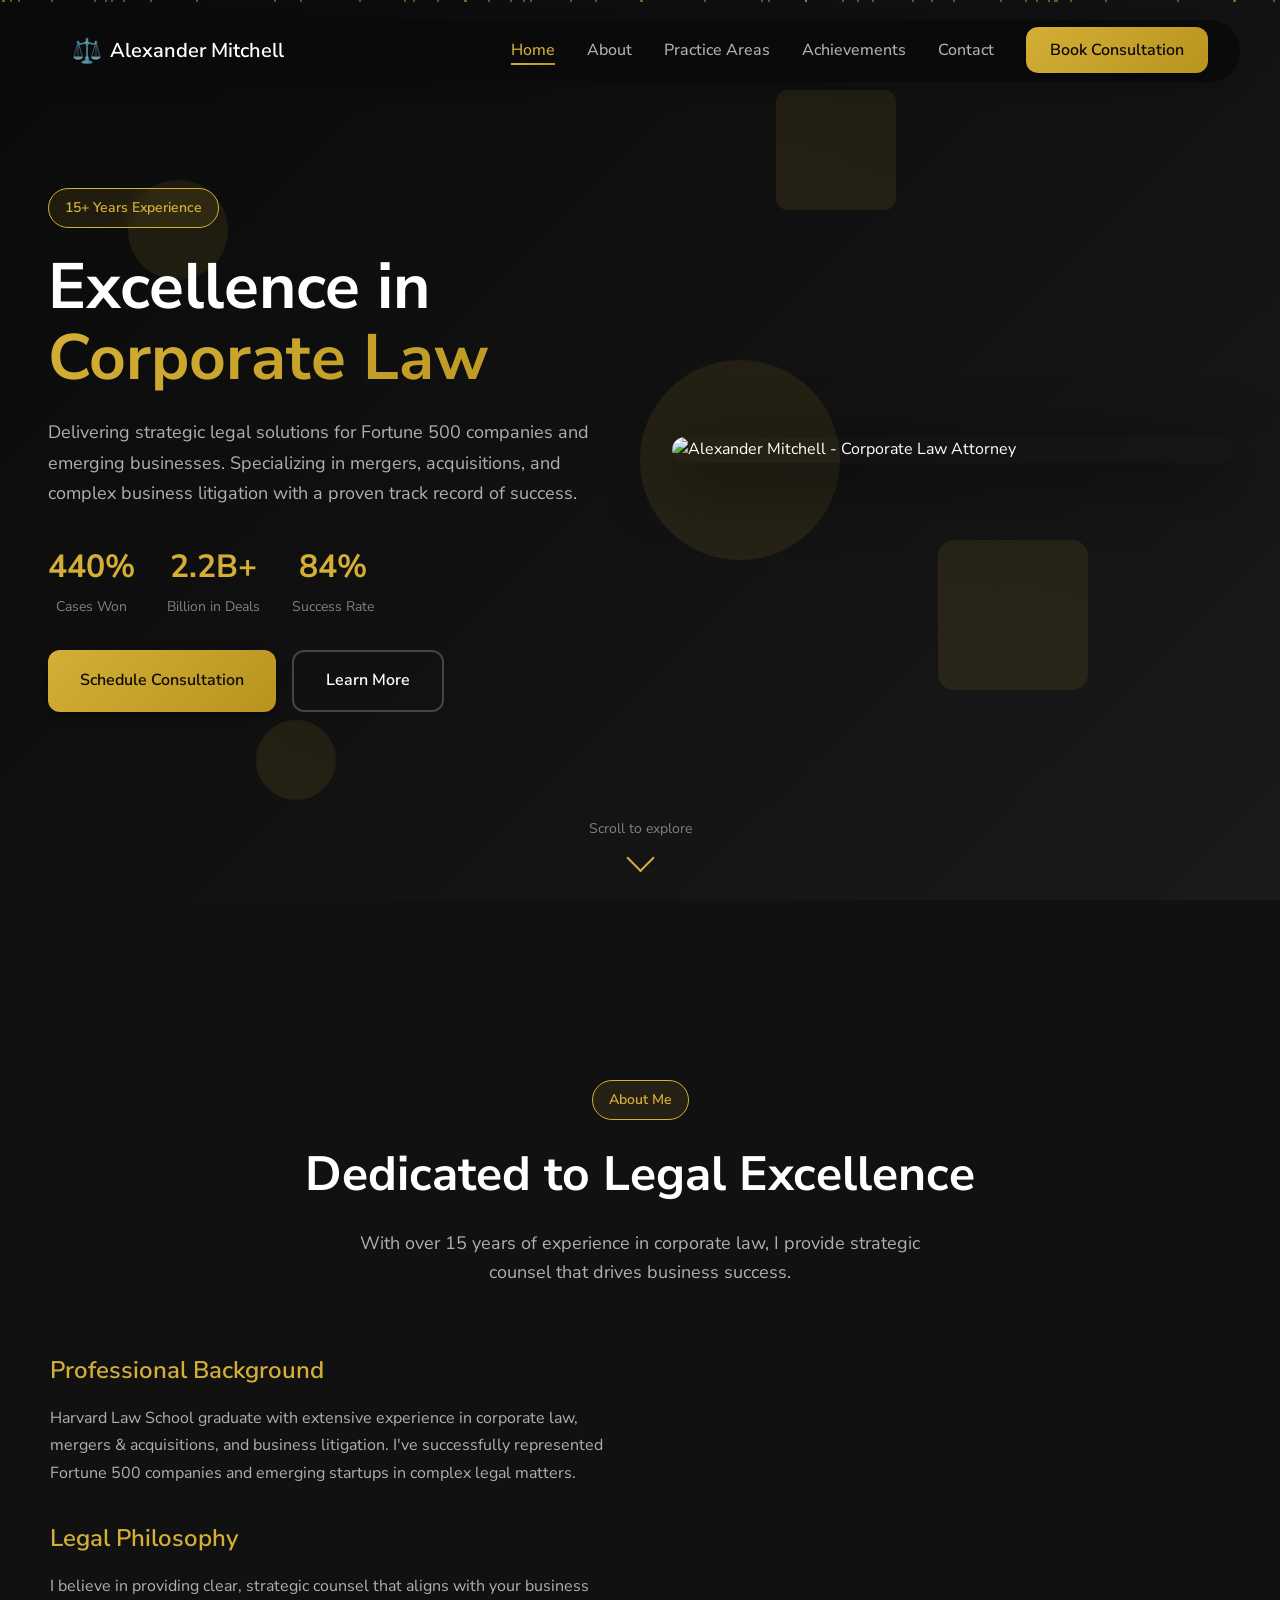
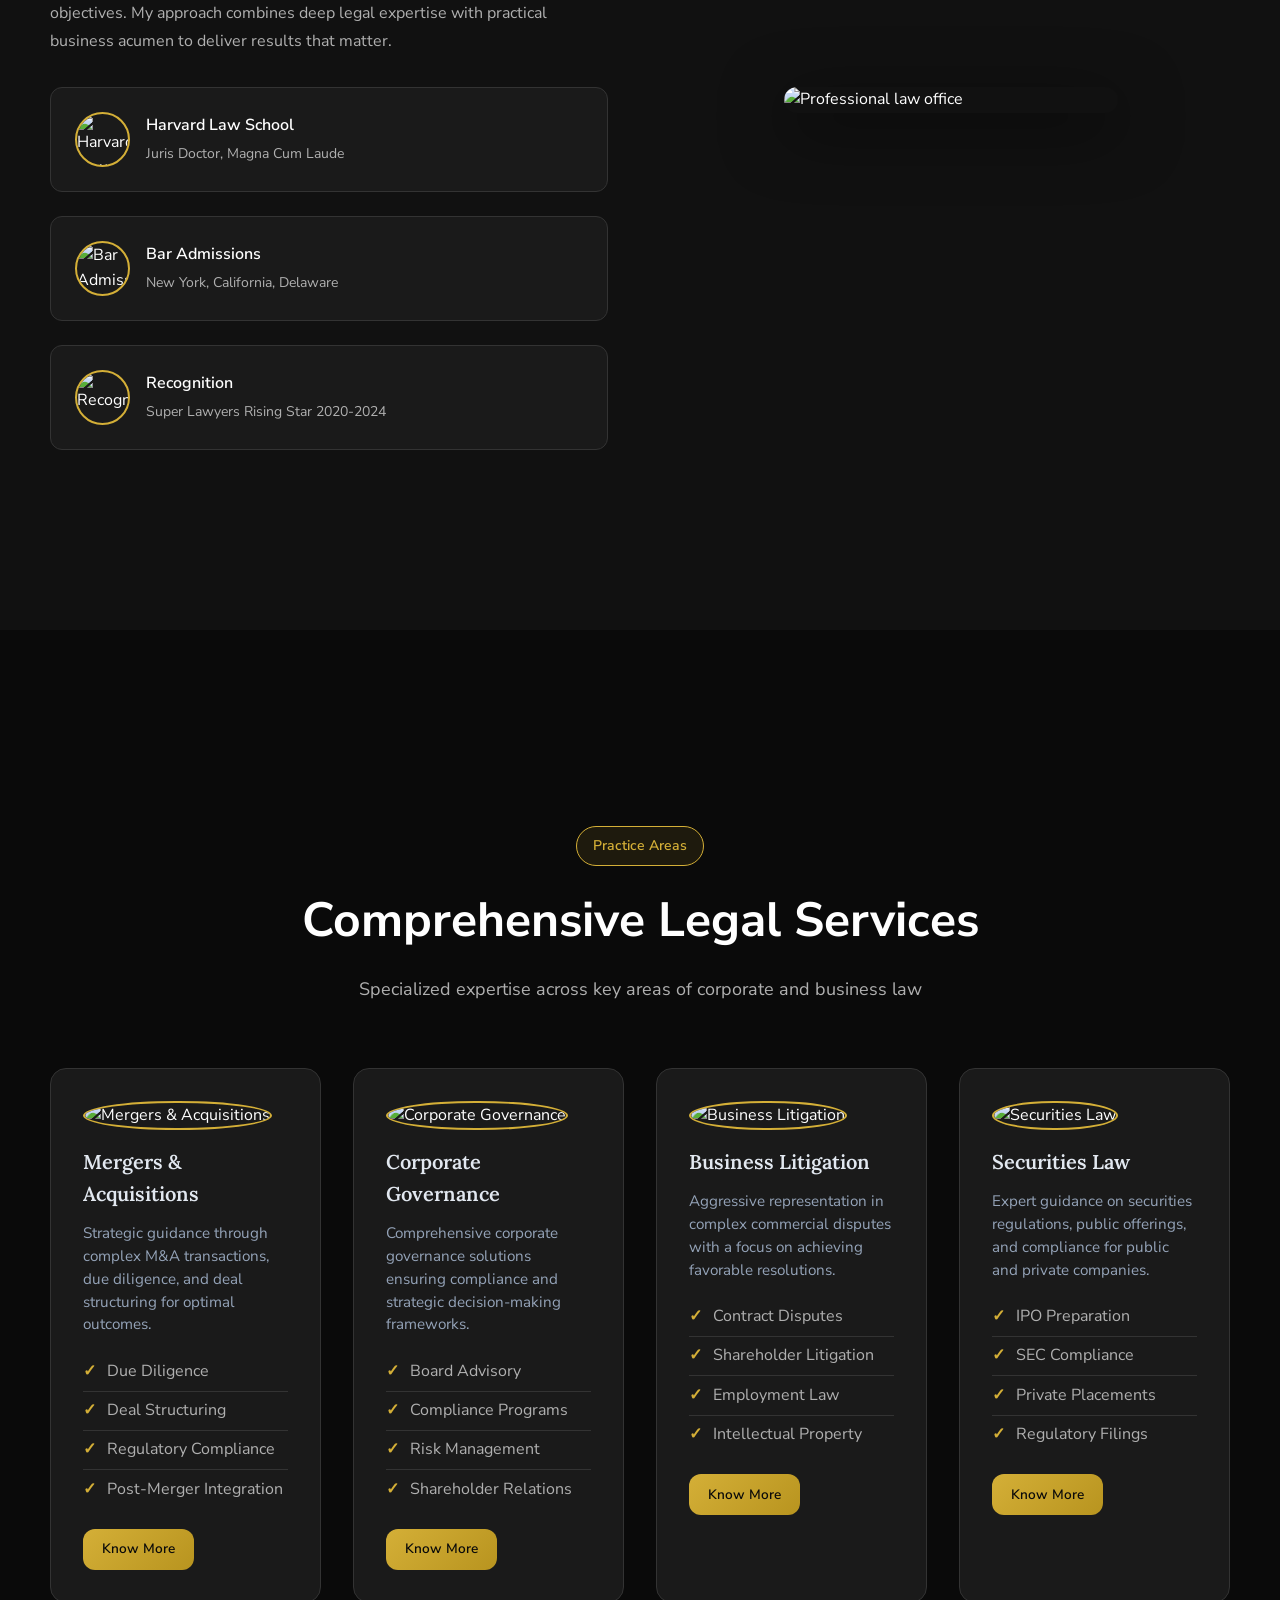
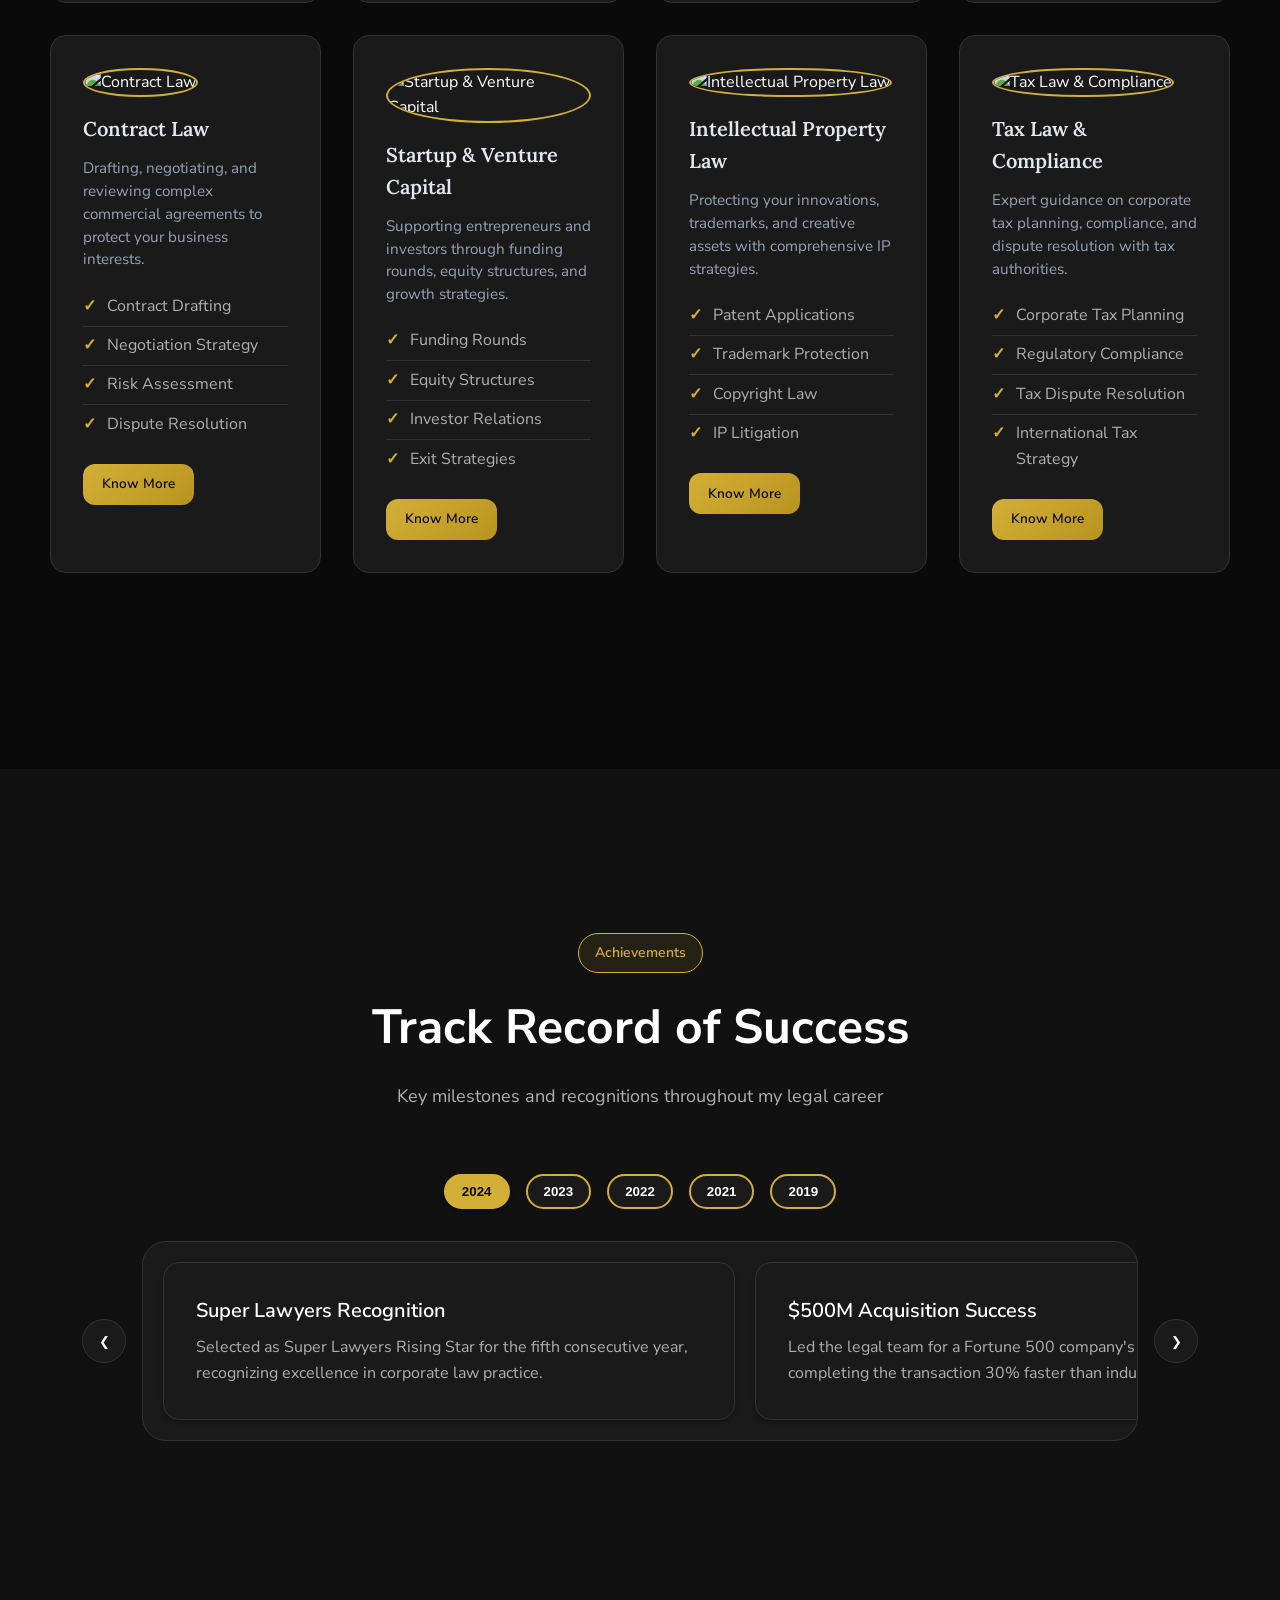
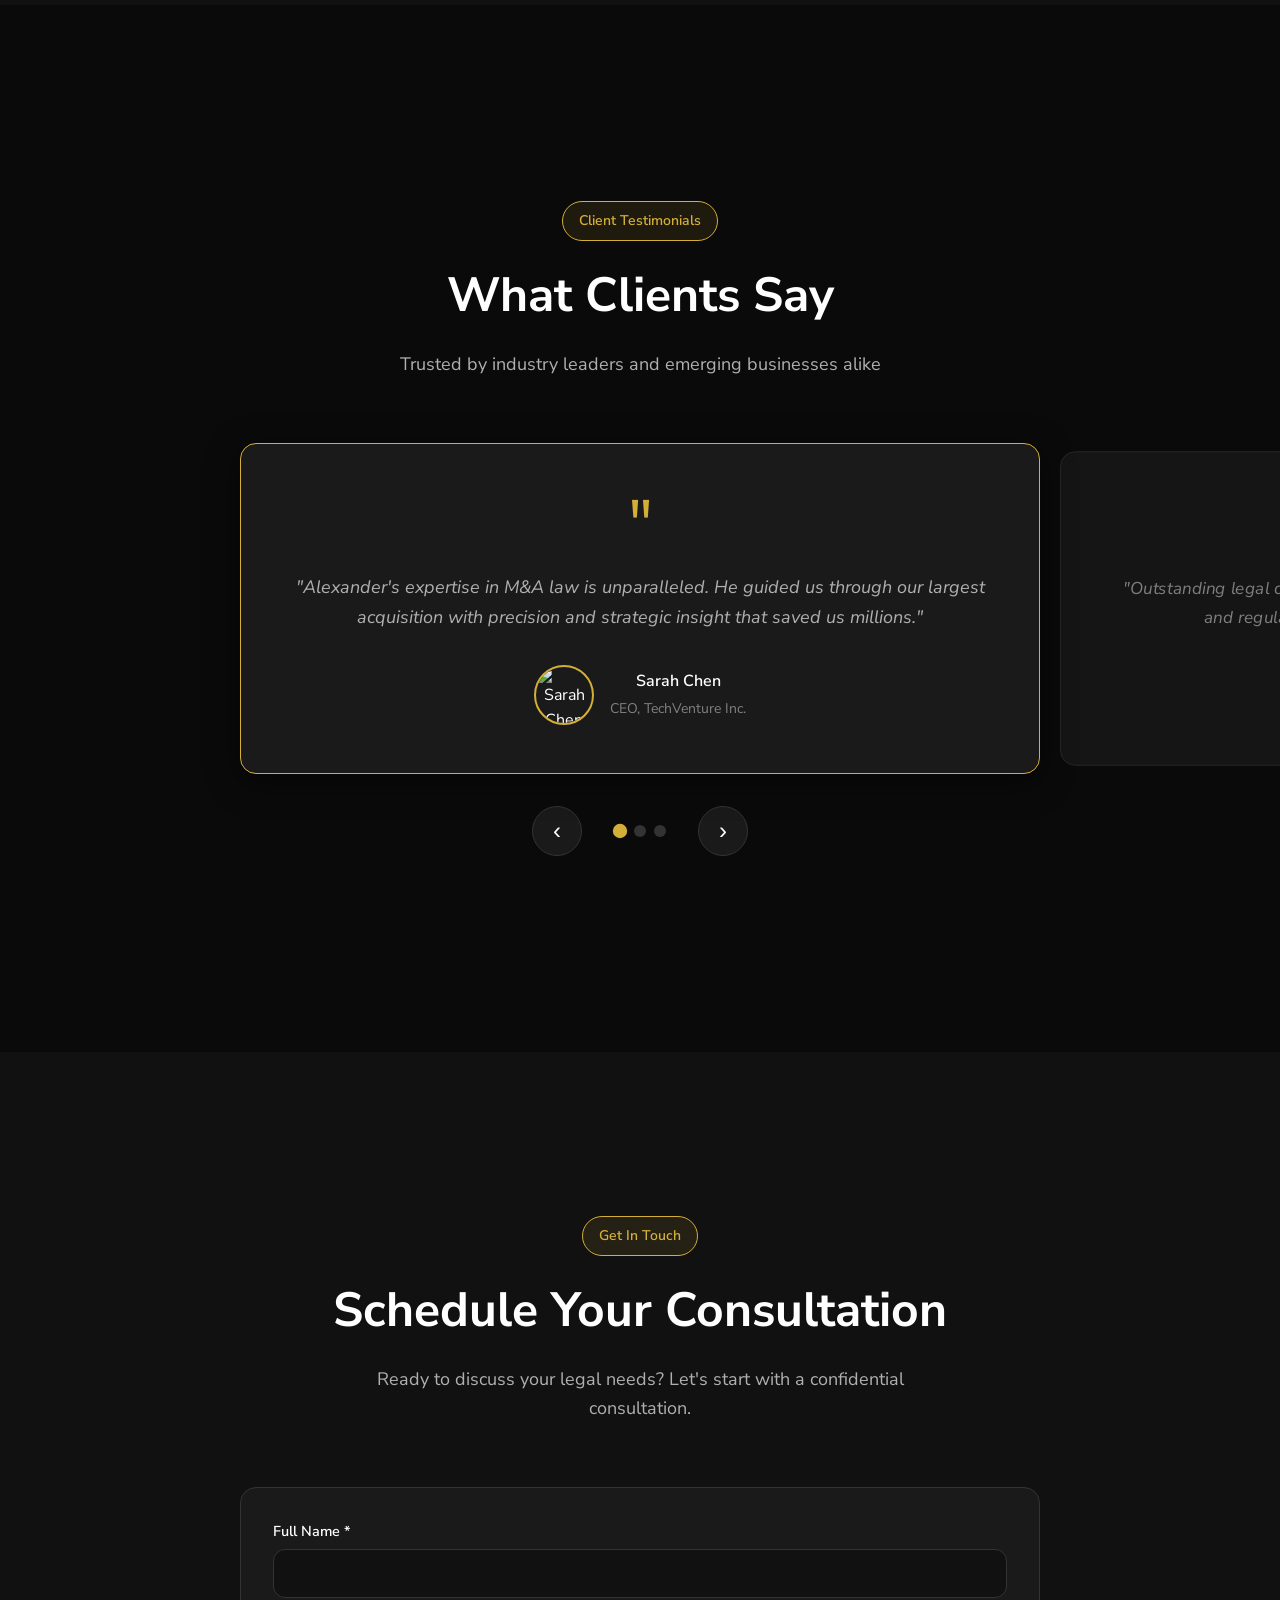
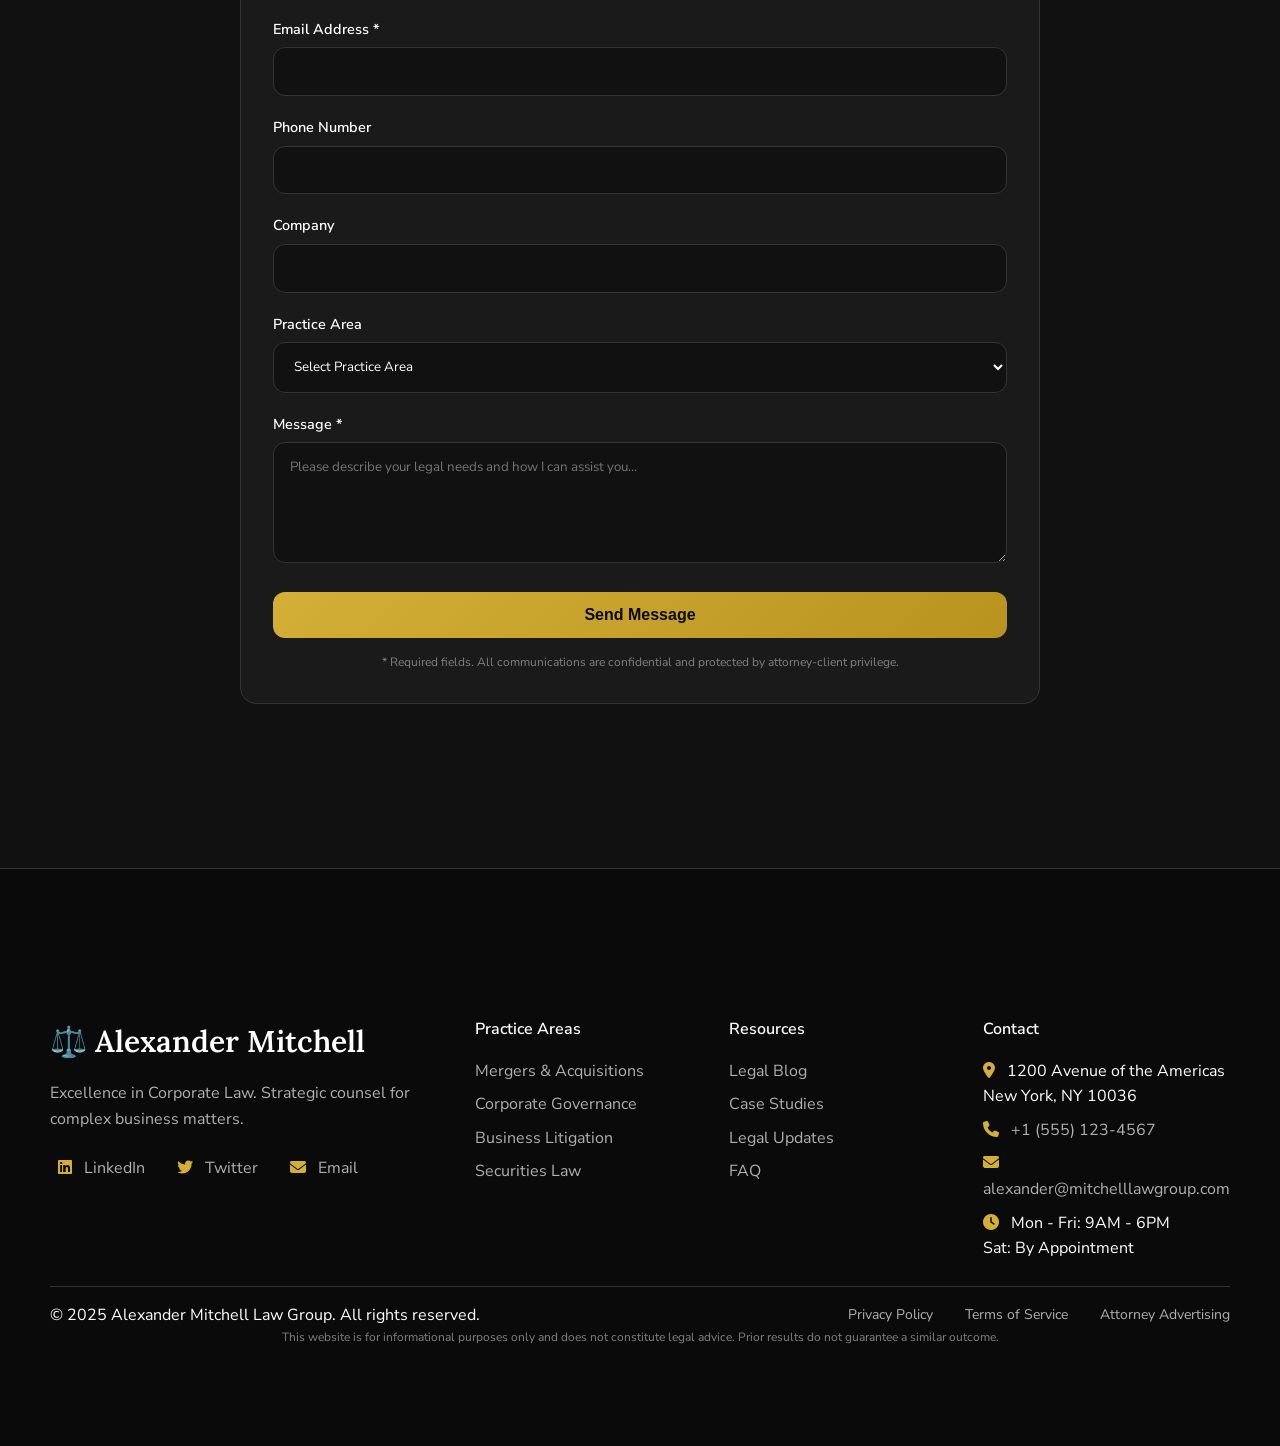
==== commit f9c29759: "Update index.html" ====
--- a/lawyer_portfolio/index.html
+++ b/lawyer_portfolio/index.html
@@ -21,7 +21,7 @@
 </head>
 <body>
     <!-- Loading Screen -->
-    <!-- <div id="loading-screen">
+    <div id="loading-screen">
         <div class="loading-content">
             <div class="loading-logo">⚖️</div>
             <div class="loading-text">Alexander Mitchell</div>
@@ -29,7 +29,7 @@
                 <div class="loading-progress"></div>
             </div>
         </div>
-    </div> -->
+    </div>
 
     <!-- Cursor Follower -->
     <div class="cursor-follower"></div>
@@ -569,3 +569,4 @@
     <script src="script.js"></script>
 </body>
 </html>
+
